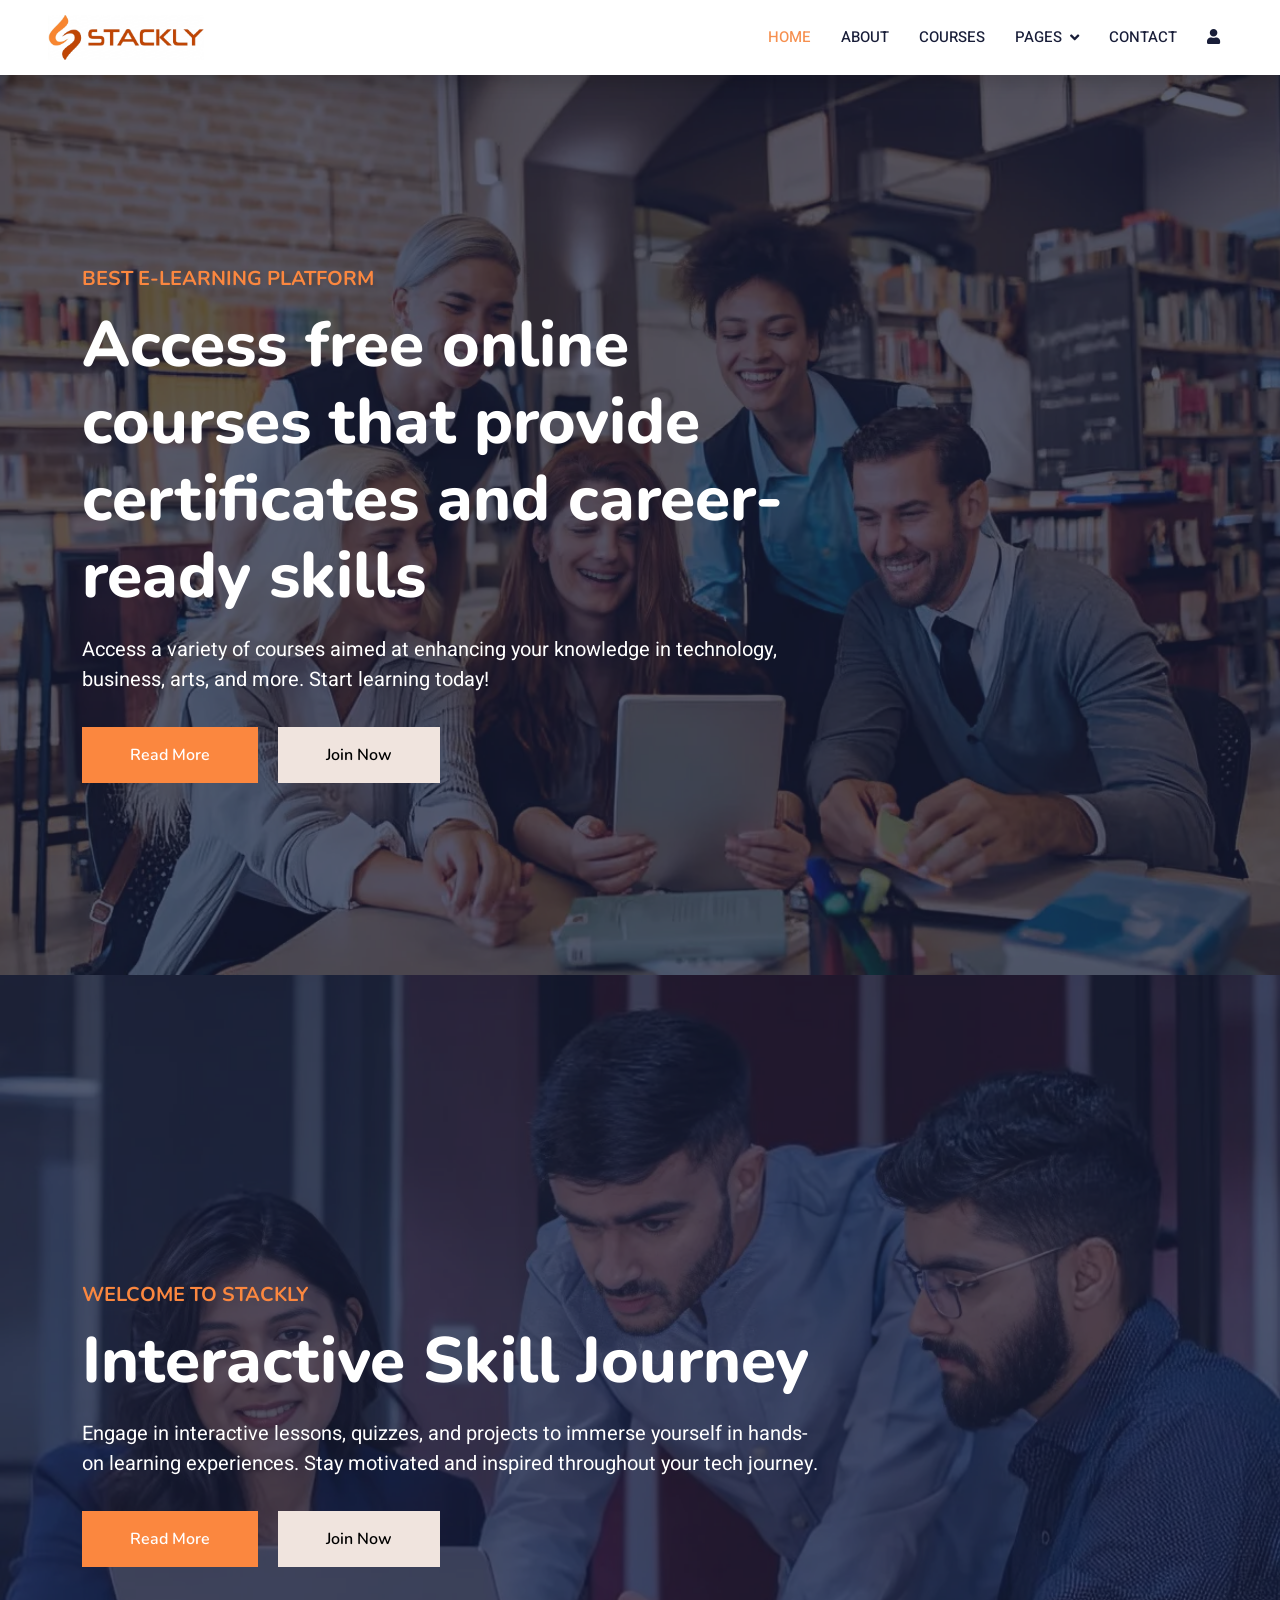
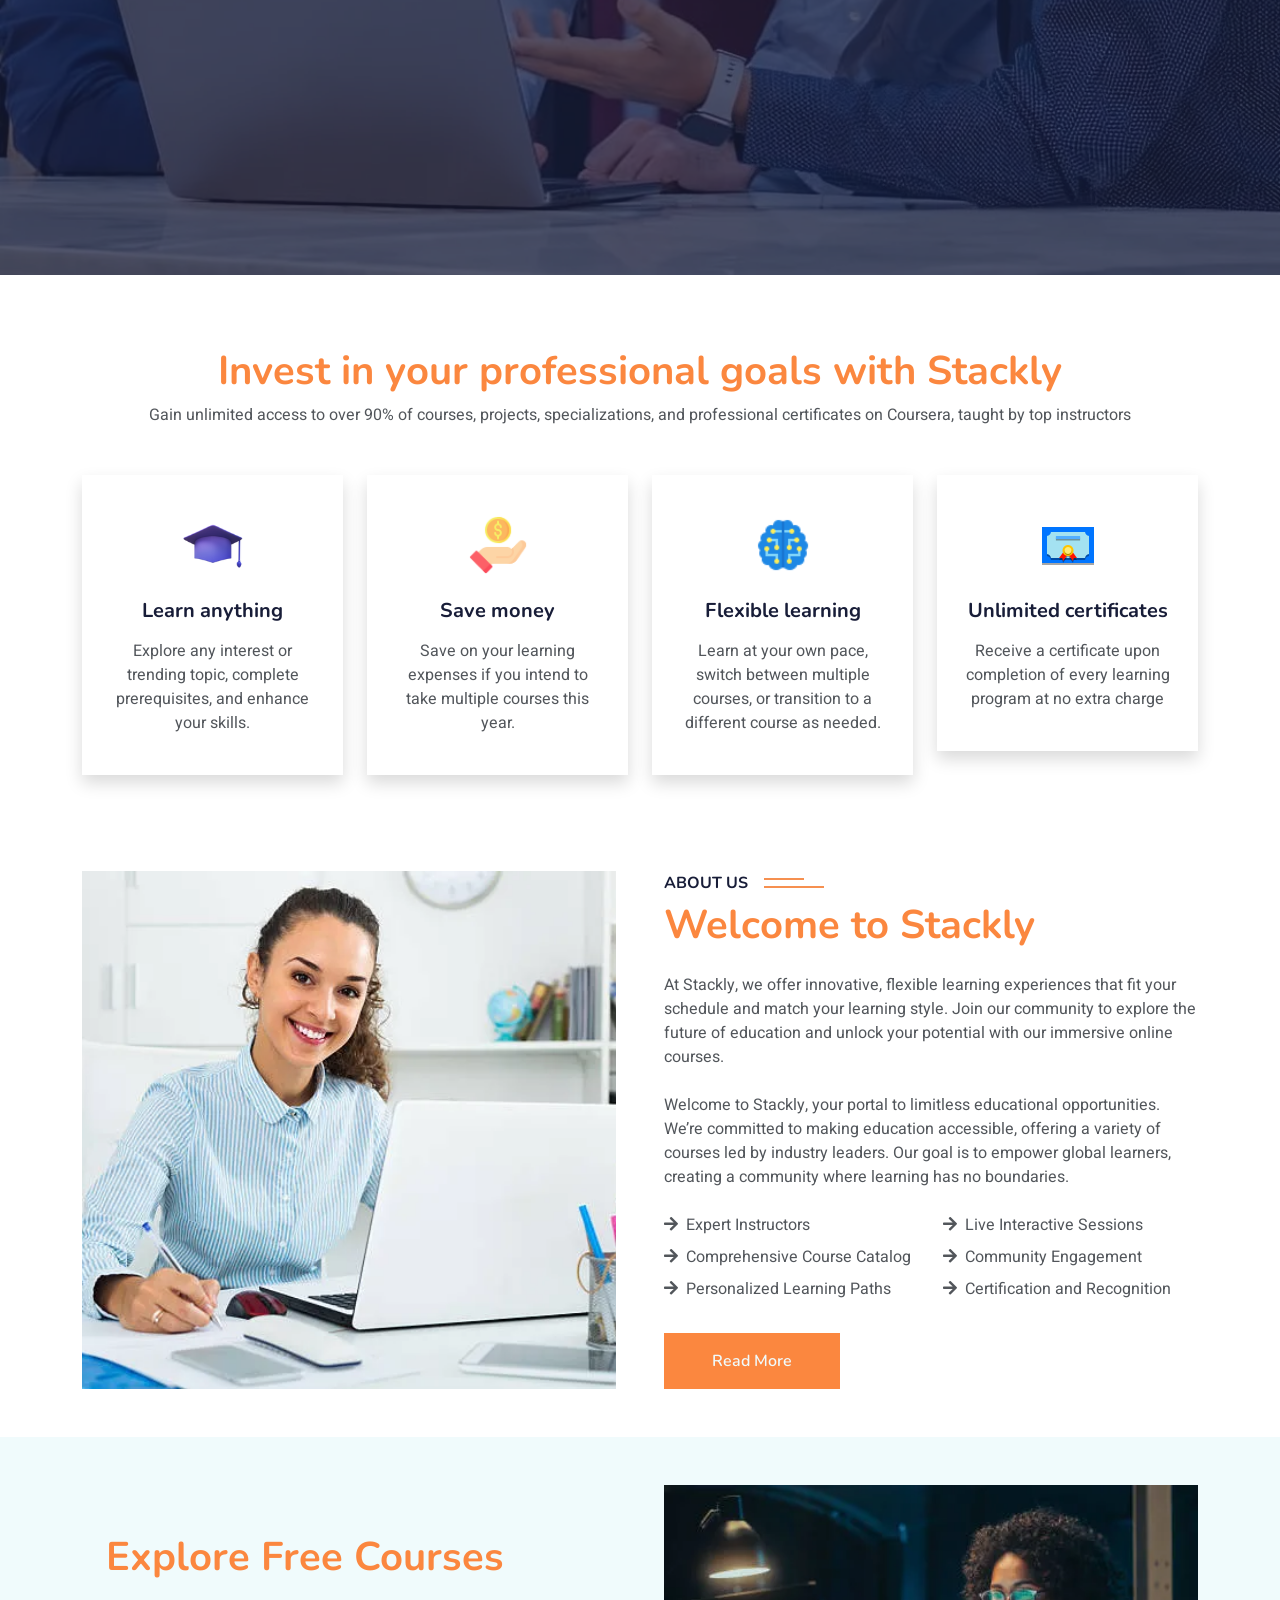
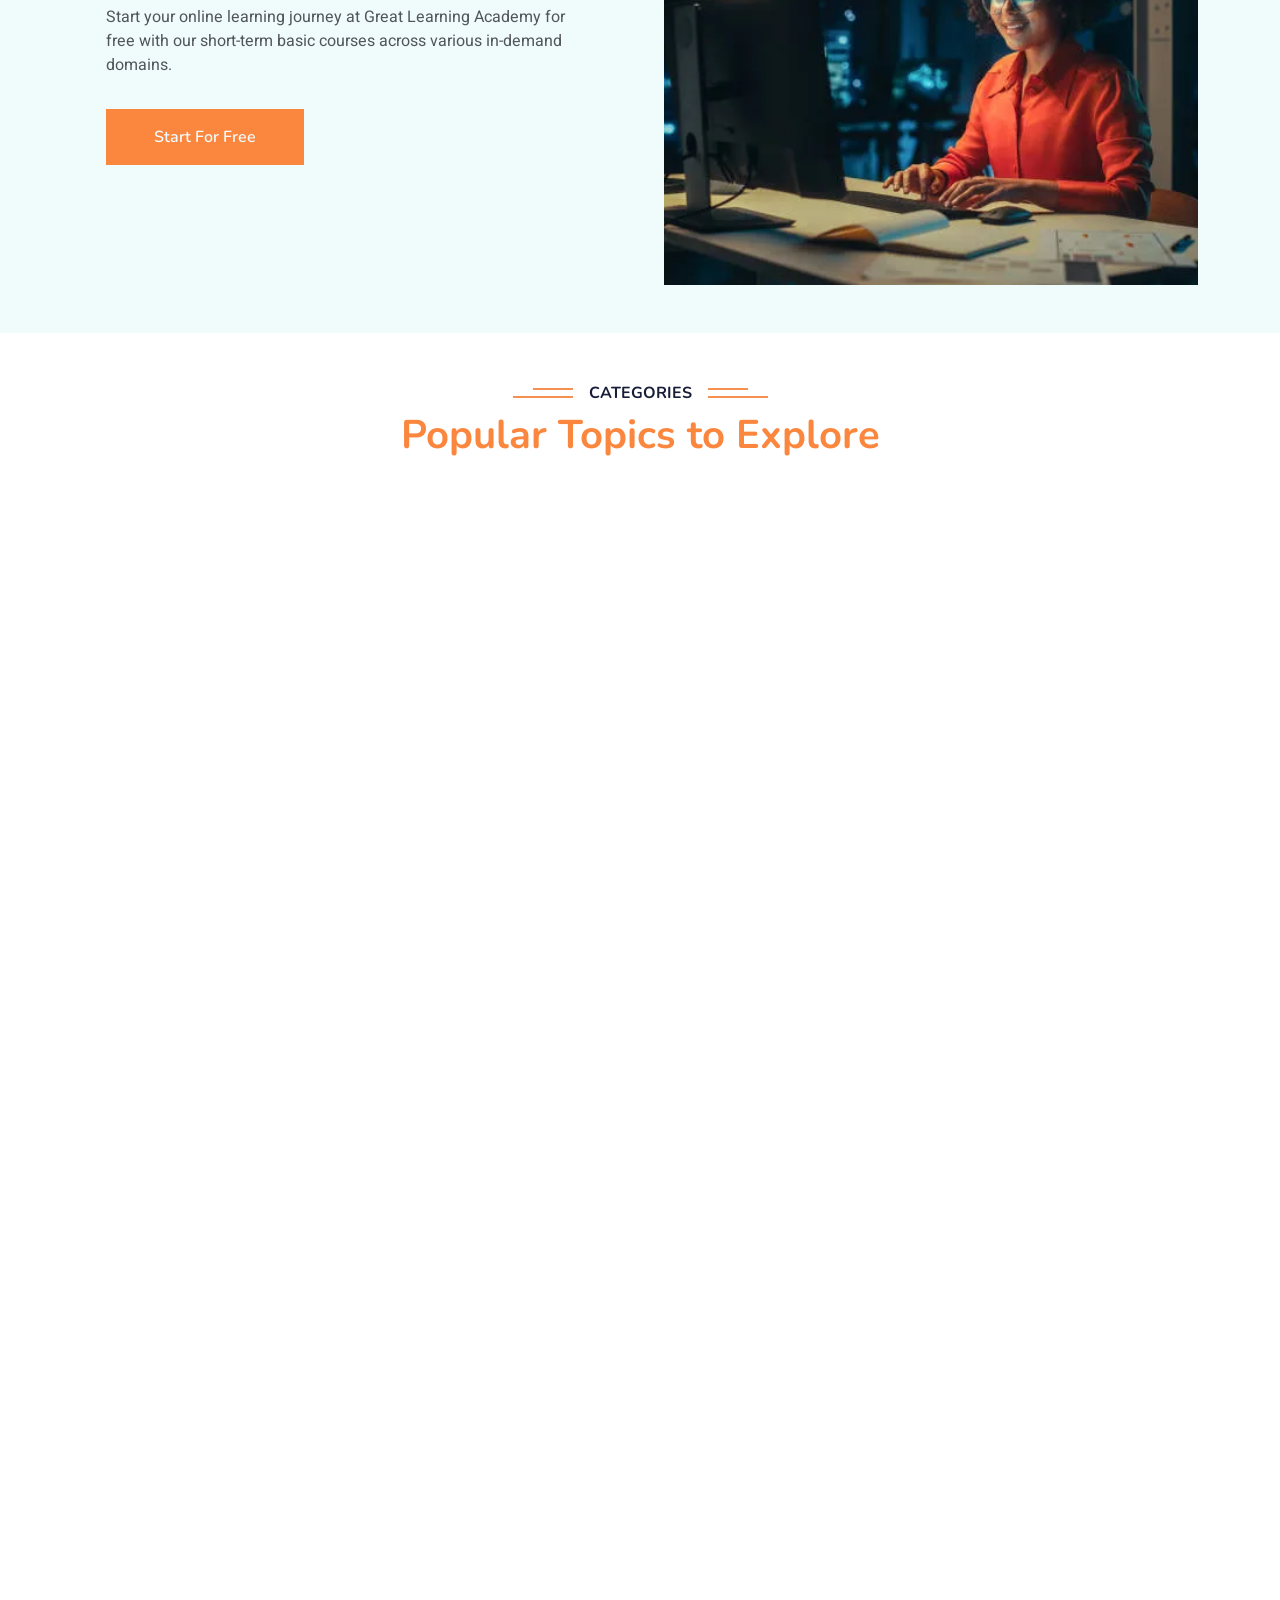
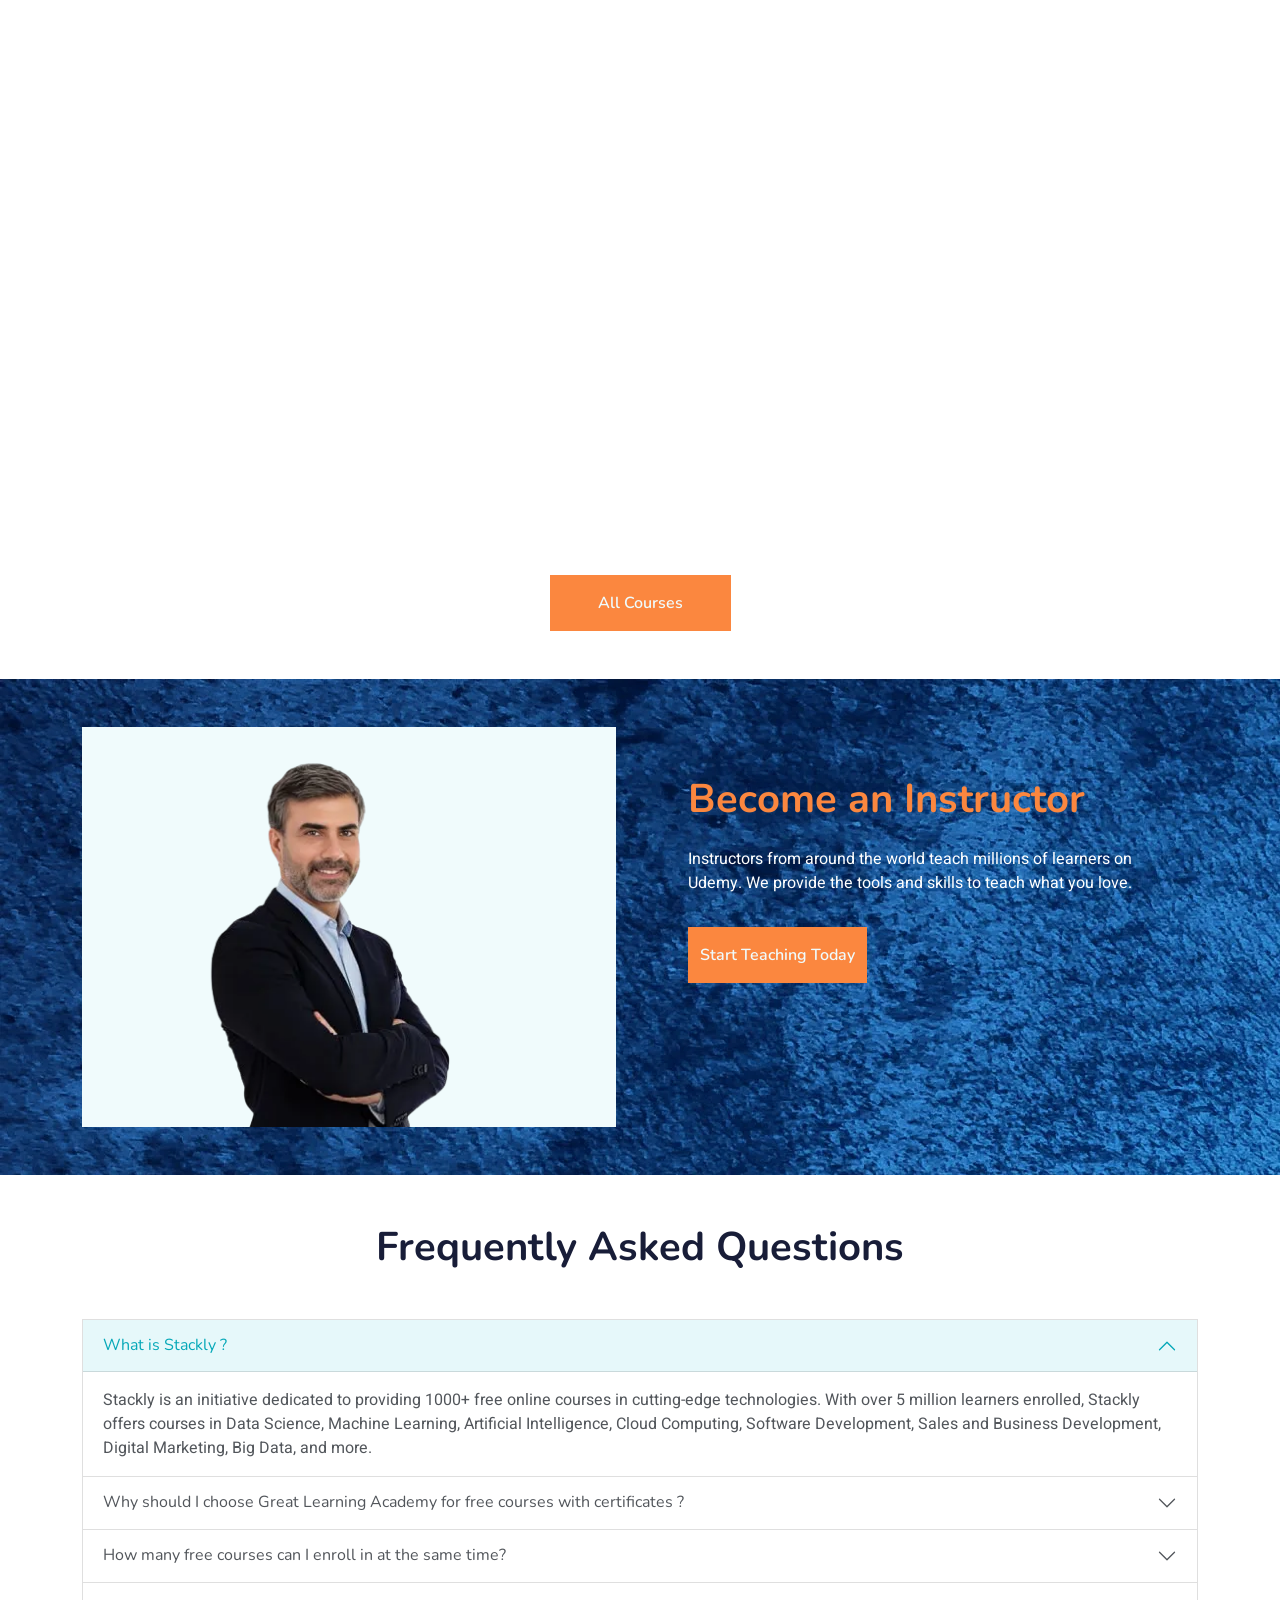
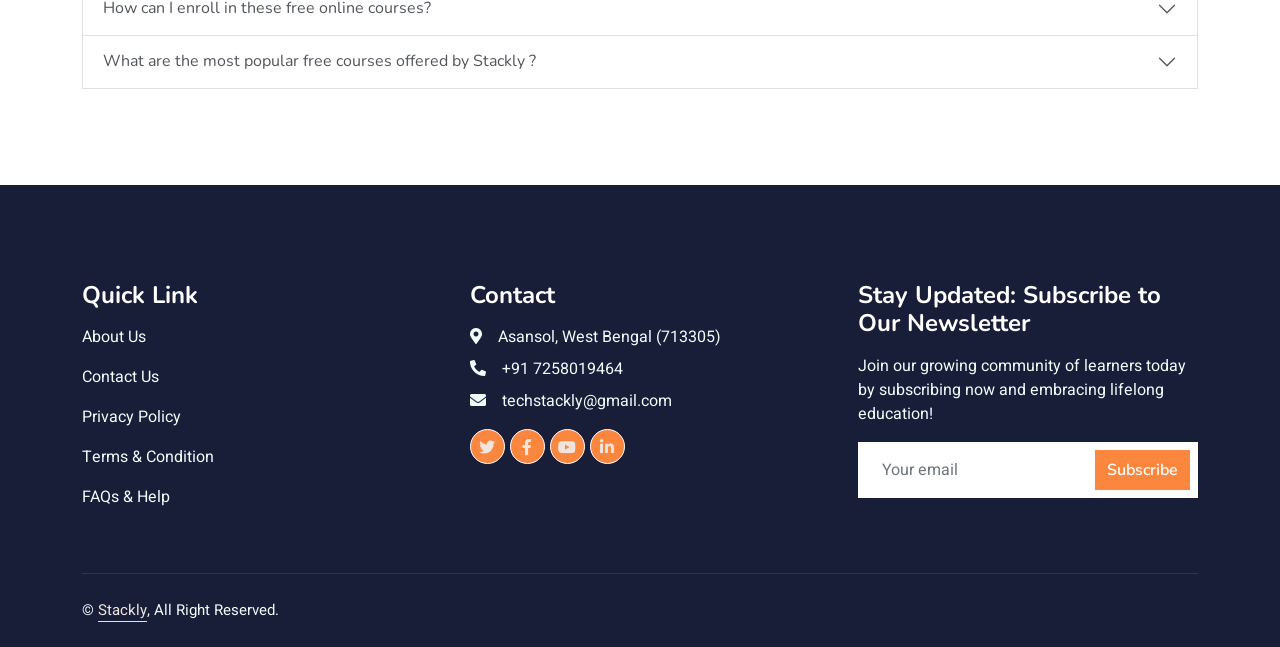
==== index.html @ 9ef8fbfd "ONLINE LEARNING PLATFORM" ====
<!DOCTYPE html>
<html lang="en">

<head>
    <meta charset="utf-8">
    <meta name="google-translate-customization" content="9f841e7780177523-3214ceb76f765f38-gc38c6fe6f9d06436-c">
    </meta>

    <title>Stackly: Online Courses</title>
    <meta content="width=device-width, initial-scale=1.0" name="viewport">
    <meta content="" name="keywords">
    <meta content="" name="description">

    <link href="img/icon.png" rel="icon">

    <link rel="preconnect" href="https://fonts.googleapis.com">
    <link rel="preconnect" href="https://fonts.gstatic.com" crossorigin>
    <link
        href="https://fonts.googleapis.com/css2?family=Heebo:wght@400;500;600&family=Nunito:wght@600;700;800&display=swap"
        rel="stylesheet">

    <link href="https://cdnjs.cloudflare.com/ajax/libs/font-awesome/5.10.0/css/all.min.css" rel="stylesheet">
    <link href="https://cdn.jsdelivr.net/npm/bootstrap-icons@1.4.1/font/bootstrap-icons.css" rel="stylesheet">

    <link href="lib/animate/animate.min.css" rel="stylesheet">
    <link href="lib/owlcarousel/assets/owl.carousel.min.css" rel="stylesheet">

    <link href="css/bootstrap.min.css" rel="stylesheet">

    <link href="css/style.css" rel="stylesheet">
   
</head>

<body>
    <div id="spinner"
        class="show bg-white position-fixed translate-middle w-100 vh-100 top-50 start-50 d-flex align-items-center justify-content-center">
        <div class="spinner-border text-primary" style="width: 3rem; height: 3rem;" role="status">
            <span class="sr-only">Loading...</span>
        </div>
    </div>
    <nav class="navbar navbar-expand-lg bg-white navbar-light shadow sticky-top p-0">
        <a href="index.html" class="navbar-brand d-flex align-items-center px-4 px-lg-5">
            <p class="m-0 fw-bold" style="font-size: 25px;">
                <img src="img/logo.png" alt="Stackly Logo" height="45px" class="me-2">
            </p>
        </a>
        <button type="button" class="navbar-toggler me-4" data-bs-toggle="collapse" data-bs-target="#navbarCollapse">
            <span class="navbar-toggler-icon"></span>
        </button>
        <div class="collapse navbar-collapse" id="navbarCollapse">
            <div class="navbar-nav ms-auto p-4 p-lg-0">
                <a href="index.html" class="nav-item nav-link active">Home</a>
                <a href="about.html" class="nav-item nav-link">About</a>
                <a href="courses.html" class="nav-item nav-link">Courses</a>
                <div class="nav-item dropdown">
                    <a href="#" class="nav-link dropdown-toggle" data-bs-toggle="dropdown">Pages</a>
                    <div class="dropdown-menu fade-down m-0">
                        <a href="testimonial.html" class="dropdown-item">Testimonial</a>

                    </div>
                </div>
                <a href="contact.html" class="nav-item nav-link">Contact</a>
                <a href="login.html" class="nav-item nav-link"><i class="fa fa-user"></i></a>
                <a href="#" class="nav-item nav-link">

                <div id="google_translate_element">
                </div>


                </a>
            </div>
        </div>
    </nav>
    <div class="container-fluid p-0 mb-4">
        <div class="owl-carousel header-carousel position-relative">
            <div class="owl-carousel-item position-relative">
                <img class="img-fluid" src="img/bg-1.webp" alt="">
                <div class="position-absolute top-0 start-0 w-100 h-100 d-flex align-items-center"
                    style="background: rgba(24, 29, 56, .7);">
                    <div class="container">
                        <div class="row justify-content-start">
                            <div class="col-sm-10 col-lg-8">
                                <h5 class=" text-uppercase mb-3 animated slideInDown" style="color: #fb873f;">Best
                                    E-learning platform</h5>
                                <h1 class="display-3 text-white animated slideInDown">Access free online courses that provide certificates and career-ready skills
                                </h1>
                                <p class=" text-white mb-4 pb-2">Access a variety of courses aimed at enhancing your knowledge in technology, business, arts, and more. Start learning today!</p>
                                <a href="about.html"
                                    class="btn btn-primary py-md-3 px-md-5 me-3 animated slideInLeft">Read More</a>
                                <a href="signup.html" class="btn btn-light py-md-3 px-md-5 animated slideInRight">Join
                                    Now</a>
                            </div>
                        </div>
                    </div>
                </div>
            </div>
            <div class="owl-carousel-item position-relative">
                <img class="img-fluid" src="img/bg-2.webp" alt="">
                <div class="position-absolute top-0 start-0 w-100 h-100 d-flex align-items-center"
                    style="background: rgba(24, 29, 56, .7);">
                    <div class="container">
                        <div class="row justify-content-start">
                            <div class="col-sm-10 col-lg-8">
                                <h5 class=" text-uppercase mb-3 animated slideInDown" style="color: #fb873f;">Welcome to
                                    Stackly</h5>
                                <h1 class="display-3 text-white animated slideInDown">Interactive Skill Journey
                                </h1>
                                <p class=" text-white mb-4 pb-2">Engage in interactive lessons, quizzes, and projects to immerse yourself in hands-on learning experiences. Stay motivated and inspired throughout your tech journey.</p>
                                <a href="about.html"
                                    class="btn btn-primary py-md-3 px-md-5 me-3 animated slideInLeft">Read More</a>
                                <a href="signup.html" class="btn btn-light py-md-3 px-md-5 animated slideInRight">Join
                                    Now</a>
                            </div>
                        </div>
                    </div>
                </div>
            </div>
        </div>
    </div>
    <div class="container-xxl py-5">
        <div class="container">
            <div class="row g-2 text-center">
                <div class="col-12 wow fadeInUp" data-wow-delay="0.3s">
                    <h1 style="color: #fb873f;">Invest in your professional goals with Stackly</h1>
                    <p class="mb-5">Gain unlimited access to over 90% of courses, projects, specializations, and professional certificates on Coursera, taught by top instructors</p>
                </div>
            </div>
            <div class="row g-4">
                <div class="col-lg-3 col-sm-6 wow fadeInUp" data-wow-delay="0.1s">
                    <div class="service-item text-center pt-3 shadow">
                        <div class="p-4">
                            <img src="img/icon1.png" alt="" width="60px" class="mb-4">
                            <h5 class="mb-3">Learn anything</h5>
                            <p>Explore any interest or trending topic, complete prerequisites, and enhance your skills.</p>
                        </div>
                    </div>
                </div>
                <div class="col-lg-3 col-sm-6 wow fadeInUp" data-wow-delay="0.3s">
                    <div class="service-item text-center pt-3 shadow">
                        <div class="p-4">
                            <img src="img/icon2.png" alt="" width="60px" class="mb-4">
                            <h5 class="mb-3">Save money</h5>
                            <p>Save on your learning expenses if you intend to take multiple courses this year.</p>
                        </div>
                    </div>
                </div>
                <div class="col-lg-3 col-sm-6 wow fadeInUp" data-wow-delay="0.5s">
                    <div class="service-item text-center pt-3 shadow">
                        <div class="p-4">
                            <img src="img/icon3.png" alt="" width="60px" class="mb-4">
                            <h5 class="mb-3">Flexible learning</h5>
                            <p>Learn at your own pace, switch between multiple courses, or transition to a different course as needed.
                            </p>
                        </div>
                    </div>
                </div>
                <div class="col-lg-3 col-sm-6 wow fadeInUp" data-wow-delay="0.7s">
                    <div class="service-item text-center pt-3 shadow">
                        <div class="p-4">
                            <img src="img/icon4.png" alt="" width="60px" class="mb-4">
                            <h5 class="mb-3">Unlimited certificates</h5>
                            <p>Receive a certificate upon completion of every learning program at no extra charge</p>
                        </div>
                    </div>
                </div>
            </div>
        </div>
    </div>
    <div class="container-xxl py-5">
        <div class="container">
            <div class="row g-5">
                <div class="col-lg-6 wow fadeInUp" data-wow-delay="0.1s" style="min-height: 400px;">
                    <div class="position-relative h-100">
                        <img class="img-fluid position-absolute w-100 h-100" src="img/about.webp" alt=""
                            style="object-fit: cover;">
                    </div>
                </div>
                <div class="col-lg-6 wow fadeInUp" data-wow-delay="0.3s">
                    <h6 class="section-title bg-white text-start pe-3">About Us</h6>
                    <h1 class="mb-4" style="color: #fb873f;">Welcome to Stackly</h1>
                    <p class="mb-4">At Stackly, we offer innovative, flexible learning experiences that fit your schedule and match your learning style. Join our community to explore the future of education and unlock your potential with our immersive online courses.</p>

                    <p class="mb-4">Welcome to Stackly, your portal to limitless educational opportunities. We’re committed to making education accessible, offering a variety of courses led by industry leaders. Our goal is to empower global learners, creating a community where learning has no boundaries.</p>

                    <div class="row gy-2 gx-4 mb-4">
                        <div class="col-sm-6">
                            <p class="mb-0"><i class="fa fa-arrow-right  me-2"></i>Expert Instructors</p>
                        </div>
                        <div class="col-sm-6">
                            <p class="mb-0"><i class="fa fa-arrow-right me-2"></i>Live Interactive Sessions</p>
                        </div>
                        <div class="col-sm-6">
                            <p class="mb-0"><i class="fa fa-arrow-right me-2"></i>Comprehensive Course Catalog</p>
                        </div>
                        <div class="col-sm-6">
                            <p class="mb-0"><i class="fa fa-arrow-right me-2"></i>Community Engagement</p>
                        </div>
                        <div class="col-sm-6">
                            <p class="mb-0"><i class="fa fa-arrow-right me-2"></i>Personalized Learning Paths</p>
                        </div>
                        <div class="col-sm-6">
                            <p class="mb-0"><i class="fa fa-arrow-right me-2"></i>Certification and Recognition</p>
                        </div>
                    </div>
                    <a class="btn text-light py-3 px-5 mt-2" href="about.html">Read More</a>
                </div>
            </div>
        </div>
    </div>
    <div class="container-xxl py-5 pt-5 bg-light">
        <div class="container">
            <div class="row g-5 ">
                <div class="col-lg-6 p-5 wow fadeInUp" data-wow-delay="0.3s">

                    <h1 class="mb-4" style="color: #fb873f;">Explore Free Courses</h1>
                    <p class="mb-4">Start your online learning journey at Great Learning Academy for free with our
                        short-term basic courses across various in-demand domains.</p>

                    <a class="btn text-light py-3 px-5 mt-2" href="signup.html">Start For Free</a>
                </div>
                <div class="col-lg-6 wow fadeInUp" data-wow-delay="0.1s" style="min-height: 400px;">
                    <div class="position-relative h-100">
                        <img class="img-fluid position-absolute w-100 h-100" src="img/banner-1.webp" alt=""
                            style="object-fit: cover;">
                    </div>
                </div>
            </div>
        </div>
    </div>
    <div class="container-xxl py-5 category">
        <div class="container">
            <div class="text-center wow fadeInUp" data-wow-delay="0.1s">
                <h6 class="section-title bg-white text-center px-3">Categories</h6>
                <h1 class="mb-5" style="color: #fb873f;">Popular Topics to Explore</h1>
            </div>
            <div class="row g-2 m-2">
                <div class="col-lg-3 col-md-6  text-center">
                    <div class="content shadow p-3 mb-2 wow fadeInUp" data-wow-delay="0.3s">

                        <img src="img/cat1.png" class="img-fluid" alt="categories"></i>

                        <h5 class="my-2">
                            <a href="#" class="text-center">Microsoft Excel</a>
                        </h5>
                    </div>
                </div>
                <div class="col-lg-3 col-md-6  text-center">
                    <div class="content shadow p-3 mb-2 wow fadeInUp" data-wow-delay="0.3s">

                        <img src="img/cat2.png" class="img-fluid" alt="categories"></i>

                        <h5 class="my-2">
                            <a href="#" class="text-center"> AWS</a>
                        </h5>
                    </div>
                </div>
                <div class="col-lg-3 col-md-6  text-center">
                    <div class="content shadow p-3 mb-2 wow fadeInUp" data-wow-delay="0.3s">

                        <img src="img/cat3.png" class="img-fluid" alt="categories"></i>

                        <h5 class="my-2">
                            <a href="#" class="text-center">Python</a>
                        </h5>
                    </div>
                </div>
                <div class="col-lg-3 col-md-6  text-center">
                    <div class="content shadow p-3 mb-2 wow fadeInUp" data-wow-delay="0.3s">

                        <img src="img/cat4.png" class="img-fluid" alt="categories"></i>

                        <h5 class="my-2">
                            <a href="#" class="text-center">Java</a>
                        </h5>
                    </div>
                </div>
                <div class="col-lg-3 col-md-6  text-center">
                    <div class="content shadow p-3 mb-2 wow fadeInUp" data-wow-delay="0.3s">

                        <img src="img/cat5.png" class="img-fluid" alt="categories"></i>

                        <h5 class="my-2">
                            <a href="#" class="text-center">Web Design</a>
                        </h5>
                    </div>
                </div>
                <div class="col-lg-3 col-md-6  text-center">
                    <div class="content shadow p-3 mb-2 wow fadeInUp" data-wow-delay="0.3s">

                        <img src="img/cat6.png" class="img-fluid" alt="categories"></i>

                        <h5 class="my-2">
                            <a href="#" class="text-center">Web Development</a>
                        </h5>
                    </div>
                </div>
                <div class="col-lg-3 col-md-6  text-center">
                    <div class="content shadow p-3 mb-2 wow fadeInUp" data-wow-delay="0.3s">

                        <img src="img/cat7.png" class="img-fluid" alt="categories"></i>

                        <h5 class="my-2">
                            <a href="#" class="text-center">MySQL</a>
                        </h5>
                    </div>
                </div>
                <div class="col-lg-3 col-md-6  text-center">
                    <div class="content shadow p-3 mb-2 wow fadeInUp" data-wow-delay="0.3s">

                        <img src="img/cat8.png" class="img-fluid" alt="categories"></i>

                        <h5 class="my-2">
                            <a href="#" class="text-center">UI/UX Design</a>
                        </h5>
                    </div>
                </div>
            </div>
        </div>
    </div>
    <div class="container-xxl py-5">
        <div class="container">
            <div class="text-center wow fadeInUp" data-wow-delay="0.1s">
                <h6 class="section-title bg-white text-center px-3">Popular Courses</h6>
                <h1 class="mb-5" style="color: #fb873f;">Explore new and trending free online courses</h1>
            </div>
            <div class="row g-4 py-2">
                <div class="col-lg-3 col-md-6 wow fadeInUp" data-wow-delay="0.1s">
                    <div class="course-item shadow">
                        <div class="position-relative overflow-hidden text-light image">
                            <img class="img-fluid" src="img/course-1.jpg" alt="">
                            <div style="position:absolute;top: 15px;left: 16px; font-size:12px; border-radius:3px; background-color:#fb873f;"
                                class="px-2 py-1 fw-bold text-uppercase">FREE</div>

                        </div>
                        <div class="p-2 pb-0">

                            <h5 class="mb-1"><a href="single.html" class="text-dark">HTML Course for Beginners </a></h5>
                        </div>
                        <div class="d-flex">
                            <small class="flex-fill text-center py-1 px-2"><i class="fa fa-star text-warning me-2"></i>
                                4.55</small>
                            <small class="flex-fill text-center py-1 px-2"><i class="fa fa-user-graduate me-2"></i>5.8L+
                                Learners
                            </small>
                            <small class="flex-fill text-center py-1 px-2"><i
                                    class="fa fa-user me-2"></i>Beginner</small>
                        </div>
                        <div class="d-flex">
                            <small class="flex-fill text-left p-2 px-2"><i class="fa fa-clock me-2"></i>2.0
                                Hrs</small>
                            <small class="py-1 px-2 fw-bold fs-6 text-center">₹ 0</small>
                            <small class=" text-primary py-1 px-2 fw-bold fs-6" style="float:right;"><a href="#">Enroll
                                    Now </a><i class="fa fa-chevron-right me-2 fs-10"></i></small>
                        </div>
                    </div>
                </div>
                <div class="col-lg-3 col-md-6 wow fadeInUp" data-wow-delay="0.1s">
                    <div class="course-item shadow">
                        <div class="position-relative overflow-hidden text-light image">
                            <img class="img-fluid" src="img/course-2.jpg" alt="">
                            <div style="position:absolute;top: 15px;left: 16px; font-size:12px; border-radius:3px; background-color:#0ed44c;"
                                class="px-2 py-1 fw-bold text-uppercase">PAID</div>

                        </div>
                        <div class="p-2 pb-0">

                            <h5 class="mb-1">Front End Development-CSS
                            </h5>
                        </div>
                        <div class="d-flex">
                            <small class="flex-fill text-center py-1 px-2"><i class="fa fa-star text-warning me-2"></i>
                                4.55</small>
                            <small class="flex-fill text-center py-1 px-2"><i class="fa fa-user-graduate me-2"></i>5.2L+
                                Learners
                            </small>
                            <small class="flex-fill text-center py-1 px-2"><i
                                    class="fa fa-user me-2"></i>Beginner</small>
                        </div>
                        <div class="d-flex">
                            <small class="flex-fill text-left p-2 px-2"><i class="fa fa-clock me-2"></i>4.0
                                Hrs</small>
                            <small class="py-1 px-2 fw-bold fs-6 text-center">₹ 199</small>
                            <small class=" text-primary py-1 px-2 fw-bold fs-6" style="float:right;"><a href="#">Enroll
                                    Now </a><i class="fa fa-chevron-right me-2 fs-10"></i></small>
                        </div>
                    </div>
                </div>
                <div class="col-lg-3 col-md-6 wow fadeInUp" data-wow-delay="0.1s">
                    <div class="course-item shadow">
                        <div class="position-relative overflow-hidden text-light image">
                            <img class="img-fluid" src="img/course-3.jpg" alt="">
                            <div style="position:absolute;top: 15px;left: 16px; font-size:12px; border-radius:3px; background-color:#fb873f;"
                                class="px-2 py-1 fw-bold text-uppercase">FREE</div>

                        </div>
                        <div class="p-2 pb-0">

                            <h5 class="mb-1">Introduction to JavaScript
                            </h5>
                        </div>
                        <div class="d-flex">
                            <small class="flex-fill text-center py-1 px-2"><i class="fa fa-star text-warning me-2"></i>
                                4.46</small>
                            <small class="flex-fill text-center py-1 px-2"><i class="fa fa-user-graduate me-2"></i>76L+
                                Learners
                            </small>
                            <small class="flex-fill text-center py-1 px-2"><i
                                    class="fa fa-user me-2"></i>Beginner</small>
                        </div>
                        <div class="d-flex">
                            <small class="flex-fill text-left p-2 px-2"><i class="fa fa-clock me-2"></i>2.5
                                Hrs</small>
                            <small class="py-1 px-2 fw-bold fs-6 text-center">₹ 0</small>
                            <small class=" text-primary py-1 px-2 fw-bold fs-6" style="float:right;"><a href="#">Enroll
                                    Now </a><i class="fa fa-chevron-right me-2 fs-10"></i></small>
                        </div>
                    </div>
                </div>
                <div class="col-lg-3 col-md-6 wow fadeInUp" data-wow-delay="0.1s">
                    <div class="course-item shadow">
                        <div class="position-relative overflow-hidden text-light image">
                            <img class="img-fluid" src="img/course-4.jpg" alt="">
                            <div style="position:absolute;top: 15px;left: 16px; font-size:12px; border-radius:3px; background-color:#0ed44c;"
                                class="px-2 py-1 fw-bold text-uppercase">PAID</div>

                        </div>
                        <div class="p-2 pb-0">

                            <h5 class="mb-1">Python Programming
                            </h5>
                        </div>
                        <div class="d-flex">
                            <small class="flex-fill text-center py-1 px-2"><i class="fa fa-star text-warning me-2"></i>
                                3.54</small>
                            <small class="flex-fill text-center py-1 px-2"><i class="fa fa-user-graduate me-2"></i>3.3L+
                                Learners
                            </small>
                            <small class="flex-fill text-center py-1 px-2"><i
                                    class="fa fa-user me-2"></i>Beginner</small>
                        </div>
                        <div class="d-flex">
                            <small class="flex-fill text-left p-2 px-2"><i class="fa fa-clock me-2"></i>3.0
                                Hrs</small>
                            <small class="py-1 px-2 fw-bold fs-6 text-center">₹ 299</small>
                            <small class=" text-primary py-1 px-2 fw-bold fs-6" style="float:right;"><a href="#">Enroll
                                    Now </a><i class="fa fa-chevron-right me-2 fs-10"></i></small>
                        </div>
                    </div>
                </div>
                <div class="col-lg-3 col-md-6 wow fadeInUp" data-wow-delay="0.1s">
                    <div class="course-item shadow">
                        <div class="position-relative overflow-hidden text-light image">
                            <img class="img-fluid" src="img/course-5.jpg" alt="">
                            <div style="position:absolute;top: 15px;left: 16px; font-size:12px; border-radius:3px; background-color:#fb873f;"
                                class="px-2 py-1 fw-bold text-uppercase">FREE</div>

                        </div>
                        <div class="p-2 pb-0">

                            <h5 class="mb-1">SQL for Data Science
                            </h5>
                        </div>
                        <div class="d-flex">
                            <small class="flex-fill text-center py-1 px-1"><i class="fa fa-star text-warning me-2"></i>
                                4.54</small>
                            <small class="flex-fill text-center py-1 px-1"><i class="fa fa-user-graduate me-2"></i>1.3L+
                                Learners
                            </small>
                            <small class="flex-fill text-center py-1 px-1"><i
                                    class="fa fa-user me-2"></i>Intermediate</small>
                        </div>
                        <div class="d-flex">
                            <small class="flex-fill text-left p-2 px-2"><i class="fa fa-clock me-2"></i>5.0
                                Hrs</small>
                            <small class="py-1 px-2 fw-bold fs-6 text-center">₹ 0</small>
                            <small class=" text-primary py-1 px-2 fw-bold fs-6" style="float:right;"><a href="#">Enroll
                                    Now </a><i class="fa fa-chevron-right me-2 fs-10"></i></small>
                        </div>
                    </div>
                </div>
                <div class="col-lg-3 col-md-6 wow fadeInUp" data-wow-delay="0.1s">
                    <div class="course-item shadow">
                        <div class="position-relative overflow-hidden text-light image">
                            <img class="img-fluid" src="img/course-6.jpg" alt="">
                            <div style="position:absolute;top: 15px;left: 16px; font-size:12px; border-radius:3px; background-color:#fb873f;"
                                class="px-2 py-1 fw-bold text-uppercase">FREE</div>

                        </div>
                        <div class="p-2 pb-0">

                            <h5 class="mb-1">ChatGPT for Beginners
                            </h5>
                        </div>
                        <div class="d-flex">
                            <small class="flex-fill text-center py-1 px-2"><i class="fa fa-star text-warning me-2"></i>
                                3.55</small>
                            <small class="flex-fill text-center py-1 px-2"><i class="fa fa-user-graduate me-2"></i>3.5L+
                                Learners
                            </small>
                            <small class="flex-fill text-center py-1 px-2"><i
                                    class="fa fa-user me-2"></i>Beginner</small>
                        </div>
                        <div class="d-flex">
                            <small class="flex-fill text-left p-2 px-2"><i class="fa fa-clock me-2"></i>4.5
                                Hrs</small>
                            <small class="py-1 px-2 fw-bold fs-6 text-center">₹ 0</small>
                            <small class=" text-primary py-1 px-2 fw-bold fs-6" style="float:right;"><a href="#">Enroll
                                    Now </a><i class="fa fa-chevron-right me-2 fs-10"></i></small>
                        </div>
                    </div>
                </div>
                <div class="col-lg-3 col-md-6 wow fadeInUp" data-wow-delay="0.1s">
                    <div class="course-item shadow">
                        <div class="position-relative overflow-hidden text-light image">
                            <img class="img-fluid" src="img/course-7.jpg" alt="">
                            <div style="position:absolute;top: 15px;left: 16px; font-size:12px; border-radius:3px; background-color:#fb873f;"
                                class="px-2 py-1 fw-bold text-uppercase">FREE</div>

                        </div>
                        <div class="p-2 pb-0">

                            <h5 class="mb-1">AWS for Beginners
                            </h5>
                        </div>
                        <div class="d-flex">
                            <small class="flex-fill text-center py-1 px-2"><i class="fa fa-star text-warning me-2"></i>
                                4.53</small>
                            <small class="flex-fill text-center py-1 px-2"><i class="fa fa-user-graduate me-2"></i>1L+
                                Learners
                            </small>
                            <small class="flex-fill text-center py-1 px-2"><i
                                    class="fa fa-user me-2"></i>Beginner</small>
                        </div>
                        <div class="d-flex">
                            <small class="flex-fill text-left p-2 px-2"><i class="fa fa-clock me-2"></i>3.0
                                Hrs</small>
                            <small class="py-1 px-2 fw-bold fs-6 text-center">₹ 0</small>
                            <small class=" text-primary py-1 px-2 fw-bold fs-6" style="float:right;"><a href="#">Enroll
                                    Now </a><i class="fa fa-chevron-right me-2 fs-10"></i></small>
                        </div>
                    </div>
                </div>
                <div class="col-lg-3 col-md-6 wow fadeInUp" data-wow-delay="0.1s">
                    <div class="course-item shadow">
                        <div class="position-relative overflow-hidden text-light image">
                            <img class="img-fluid" src="img/course-8.jpg" alt="">
                            <div style="position:absolute;top: 15px;left: 16px; font-size:12px; border-radius:3px; background-color:#0ed44c;"
                                class="px-2 py-1 fw-bold text-uppercase">PAID</div>

                        </div>
                        <div class="p-2 pb-0">

                            <h5 class="mb-1">Microsoft Azure Essentials
                            </h5>
                        </div>
                        <div class="d-flex">
                            <small class="flex-fill text-center py-1 px-1"><i class="fa fa-star text-warning me-2"></i>
                                4.64</small>
                            <small class="flex-fill text-center py-1 px-1"><i class="fa fa-user-graduate me-2"></i>4.4L+
                                Learners
                            </small>
                            <small class="flex-fill text-center py-1 px-1"><i
                                    class="fa fa-user me-2"></i>Intermediate</small>
                        </div>
                        <div class="d-flex">
                            <small class="flex-fill text-left p-2 px-2"><i class="fa fa-clock me-2"></i>3.5
                                Hrs</small>
                            <small class="py-1 px-2 fw-bold fs-6 text-center">₹ 149</small>
                            <small class=" text-primary py-1 px-2 fw-bold fs-6" style="float:right;"><a href="#">Enroll
                                    Now </a><i class="fa fa-chevron-right me-2 fs-10"></i></small>
                        </div>
                    </div>
                </div>
                <div class="col-lg-3 col-md-6 wow fadeInUp" data-wow-delay="0.1s">
                    <div class="course-item shadow">
                        <div class="position-relative overflow-hidden text-light image">
                            <img class="img-fluid" src="img/course-9.jpg" alt="">
                            <div style="position:absolute;top: 15px;left: 16px; font-size:12px; border-radius:3px; background-color:#fb873f;"
                                class="px-2 py-1 fw-bold text-uppercase">FREE</div>

                        </div>
                        <div class="p-2 pb-0">

                            <h5 class="mb-1">Introduction to MS Excel</h5>
                        </div>
                        <div class="d-flex">
                            <small class="flex-fill text-center py-1 px-2"><i class="fa fa-star text-warning me-2"></i>
                                4.6</small>
                            <small class="flex-fill text-center py-1 px-2"><i class="fa fa-user-graduate me-2"></i>4.2L+
                                Learners
                            </small>
                            <small class="flex-fill text-center py-1 px-2"><i
                                    class="fa fa-user me-2"></i>Beginner</small>
                        </div>
                        <div class="d-flex">
                            <small class="flex-fill text-left p-2 px-2"><i class="fa fa-clock me-2"></i>3.5
                                Hrs</small>
                            <small class="py-1 px-2 fw-bold fs-6 text-center">₹ 0</small>
                            <small class=" text-primary py-1 px-2 fw-bold fs-6" style="float:right;"><a href="#">Enroll
                                    Now </a><i class="fa fa-chevron-right me-2 fs-10"></i></small>
                        </div>
                    </div>
                </div>
                <div class="col-lg-3 col-md-6 wow fadeInUp" data-wow-delay="0.1s">
                    <div class="course-item shadow">
                        <div class="position-relative overflow-hidden text-light image">
                            <img class="img-fluid" src="img/course-10.jpg" alt="">
                            <div style="position:absolute;top: 15px;left: 16px; font-size:12px; border-radius:3px; background-color:#0ed44c;"
                                class="px-2 py-1 fw-bold text-uppercase">PAID</div>

                        </div>
                        <div class="p-2 pb-0">

                            <h5 class="mb-1">Statistics For Data Science
                            
                                
                            </h5>
                        </div>
                        <div class="d-flex">
                            <small class="flex-fill text-center py-1 px-1"><i class="fa fa-star text-warning me-2"></i>
                                4.55</small>
                            <small class="flex-fill text-center py-1 px-1"><i class="fa fa-user-graduate me-2"></i>5.3L+
                                Learners
                            </small>
                            <small class="flex-fill text-center py-1 px-1"><i
                                    class="fa fa-user me-2"></i>Intermediate</small>
                        </div>
                        <div class="d-flex">
                            <small class="flex-fill text-left p-2 px-2"><i class="fa fa-clock me-2"></i>2.5
                                Hrs</small>
                            <small class="py-1 px-2 fw-bold fs-6 text-center">₹ 299</small>
                            <small class=" text-primary py-1 px-2 fw-bold fs-6" style="float:right;"><a href="#">Enroll
                                    Now </a><i class="fa fa-chevron-right me-2 fs-10"></i></small>
                        </div>
                    </div>
                </div>
                <div class="col-lg-3 col-md-6 wow fadeInUp" data-wow-delay="0.1s">
                    <div class="course-item shadow">
                        <div class="position-relative overflow-hidden text-light image">
                            <img class="img-fluid" src="img/course-11.jpg" alt="">
                            <div style="position:absolute;top: 15px;left: 16px; font-size:12px; border-radius:3px; background-color:#fb873f;"
                                class="px-2 py-1 fw-bold text-uppercase">FREE</div>

                        </div>
                        <div class="p-2 pb-0">

                            <h5 class="mb-1">Java Programming
                            </h5>
                        </div>
                        <div class="d-flex">
                            <small class="flex-fill text-center py-1 px-2"><i class="fa fa-star text-warning me-2"></i>
                                4.45</small>
                            <small class="flex-fill text-center py-1 px-2"><i class="fa fa-user-graduate me-2"></i>5L+
                                Learners
                            </small>
                            <small class="flex-fill text-center py-1 px-2"><i
                                    class="fa fa-user me-2"></i>Beginner</small>
                        </div>
                        <div class="d-flex">
                            <small class="flex-fill text-left p-2 px-2"><i class="fa fa-clock me-2"></i>2.0
                                Hrs</small>
                            <small class="py-1 px-2 fw-bold fs-6 text-center">₹ 0</small>
                            <small class=" text-primary py-1 px-2 fw-bold fs-6" style="float:right;"><a href="#">Enroll
                                    Now </a><i class="fa fa-chevron-right me-2 fs-10"></i></small>
                        </div>
                    </div>
                </div>
                <div class="col-lg-3 col-md-6 wow fadeInUp" data-wow-delay="0.1s">
                    <div class="course-item shadow">
                        <div class="position-relative overflow-hidden text-light image">
                            <img class="img-fluid" src="img/course-12.png" alt="">
                            <div style="position:absolute;top: 15px;left: 16px; font-size:12px; border-radius:3px; background-color:#fb873f;"
                                class="px-2 py-1 fw-bold text-uppercase">FREE</div>

                        </div>
                        <div class="p-2 pb-0">

                            <h5 class="mb-1">C for Beginners
                            </h5>
                        </div>
                        <div class="d-flex">
                            <small class="flex-fill text-center py-1 px-2"><i class="fa fa-star text-warning me-2"></i>
                                4.5</small>
                            <small class="flex-fill text-center py-1 px-2"><i class="fa fa-user-graduate me-2"></i>1.1L+
                                Learners
                            </small>
                            <small class="flex-fill text-center py-1 px-2"><i
                                    class="fa fa-user me-2"></i>Beginner</small>
                        </div>
                        <div class="d-flex">
                            <small class="flex-fill text-left p-2 px-2"><i class="fa fa-clock me-2"></i>1.5
                                Hrs</small>
                            <small class="py-1 px-2 fw-bold fs-6 text-center">₹ 0</small>
                            <small class=" text-primary py-1 px-2 fw-bold fs-6" style="float:right;"><a href="#">Enroll
                                    Now </a><i class="fa fa-chevron-right me-2 fs-10"></i></small>
                        </div>
                    </div>
                </div>
            </div>

        </div>
    </div>
    <div class="container text-center">
        <a class="btn text-light py-3 px-5 mt-2 mb-5" href="courses.html">All Courses</a>
    </div>
    <section class="pb-5" style="background: url('img/banner-3.webp');">
        <div class="container-xxl mt-5" >
            <div class="container" >
                <div class="row g-5 ">
    
                    <div class="col-lg-6 wow fadeInUp" data-wow-delay="0.1s" style="min-height: 400px;">
                        <div class="position-relative h-100">
                            <img class="img-fluid position-absolute w-100 h-100 bg-light" src="img/banner-2.webp" alt=""
                                style="object-fit: cover;">
                        </div>
                    </div>
    
                    <div class="col-lg-6 p-5 wow fadeInUp" data-wow-delay="0.3s">
    
                        <h1 class="mb-4" style="color: #fb873f;">Become an Instructor</h1>
                        <p class="mb-4 text-white">Instructors from around the world teach millions of learners on Udemy. We provide
                            the tools and skills to teach what you love.</p>
    
                        <a class="btn text-light py-3 mt-2" href="instructor.html">Start Teaching Today</a>
                    </div>
    
                </div>
            </div>
        </div>
    </section>
    <div class="container-xxl py-5 category">
        <div class="container">
            <div class="text-center wow fadeInUp" data-wow-delay="0.1s">
                
                <h1 class="mb-5">Frequently Asked Questions</h1>
            </div>
            <div class="row g-2">
                <div class="col-12">
                    <div class="accordion" id="accordionExample">
                        <div class="accordion-item">
                          <h2 class="accordion-header">
                            <button class="accordion-button" type="button" data-bs-toggle="collapse" data-bs-target="#collapseOne" aria-expanded="true" aria-controls="collapseOne">
                                What is Stackly ?
                            </button>
                          </h2>
                          <div id="collapseOne" class="accordion-collapse collapse show" data-bs-parent="#accordionExample">
                            <div class="accordion-body">
                                Stackly is an initiative dedicated to providing 1000+ free online courses in cutting-edge technologies. With over 5 million learners enrolled, Stackly offers courses in Data Science, Machine Learning, Artificial Intelligence, Cloud Computing, Software Development, Sales and Business Development, Digital Marketing, Big Data, and more.
                            </div>
                            
                            </div>
                        </div>
                        <div class="accordion-item">
                          <h2 class="accordion-header">
                            <button class="accordion-button collapsed" type="button" data-bs-toggle="collapse" data-bs-target="#collapseTwo" aria-expanded="false" aria-controls="collapseTwo">
                                Why should I choose Great Learning Academy for free courses with certificates ?
                            </button>
                          </h2>
                          <div id="collapseTwo" class="accordion-collapse collapse" data-bs-parent="#accordionExample">
                            <div class="accordion-body">
                                Great Learning Academy is an excellent choice for free courses with certificates because of the high quality of the learning content. The courses are well-crafted, offer a great learning experience, and are interactive and engaging, making them ideal for learners in identifying what works best for their career goals.
                            </div>
                          </div>
                        </div>
                        <div class="accordion-item">
                          <h2 class="accordion-header">
                            <button class="accordion-button collapsed" type="button" data-bs-toggle="collapse" data-bs-target="#collapseThree" aria-expanded="false" aria-controls="collapseThree">
                                How many free courses can I enroll in at the same time?
                            </button>
                          </h2>
                          <div id="collapseThree" class="accordion-collapse collapse" data-bs-parent="#accordionExample">
                            <div class="accordion-body">
                                You can simultaneously enroll in multiple courses at Stackly.
                            </div>
                          </div>
                        </div>
                        <div class="accordion-item">
                            <h2 class="accordion-header">
                              <button class="accordion-button collapsed" type="button" data-bs-toggle="collapse" data-bs-target="#collapseFour" aria-expanded="false" aria-controls="collapseFour">
                                How can I enroll in these free online courses?
                              </button>
                            </h2>
                            <div id="collapseFour" class="accordion-collapse collapse" data-bs-parent="#accordionExample">
                                <div class="accordion-body">
                                You can click on the “Sign Up” button at the top-right of the page and register with your email address, or you can sign up using your Google Account.       
                                </div>
                            </div>
                          </div>
                          <div class="accordion-item">
                            <h2 class="accordion-header">
                              <button class="accordion-button collapsed" type="button" data-bs-toggle="collapse" data-bs-target="#collapseFive" aria-expanded="false" aria-controls="collapseFive">
                                What are the most popular free courses offered by Stackly ?
                              </button>
                            </h2>
                            <div id="collapseFive" class="accordion-collapse collapse" data-bs-parent="#accordionExample">
                              <div class="accordion-body">
                                Stackly focuses on in-demand concepts and skills, where learners can develop industry-relevant knowledge in their chosen sector. It provides a wide range of courses in prestigious fields, assisting learners across the globe in achieving their professional goals.

                                <p>Some of the most popular free courses offered by Stackly that are in high demand today include:</p>
                                <ul>
                                    <li>Free Data Science Courses</li>
                                    <li>Free Artificial Intelligence Courses</li>
                                    <li>Free Software Courses</li>
                                    <li>Free Cloud Computing Courses</li>
                                </ul>
                              </div>
                            </div>
                          </div>
                      </div>
                </div>
            </div>
        </div>
    </div>
    <div class="container-fluid bg-dark text-light footer pt-5 mt-5 wow fadeIn" data-wow-delay="0.1s">
        <div class="container py-5">
            <div class="row g-5">
                <div class="col-lg-4 col-md-6">
                    <h4 class="text-white mb-3">Quick Link</h4>
                    <p><a class="text-light" href="about.html">About Us</a></p>
                    <p><a class="text-light" href="contact.html">Contact Us</a></p>
                    <p><a class="text-light" href="">Privacy Policy</a></p>
                    <p><a class="text-light" href="">Terms & Condition</a></p>
                    <p><a class="text-light" href="">FAQs & Help</a></p>
                </div>
                <div class="col-lg-4 col-md-6">
                    <h4 class="text-white mb-3">Contact</h4>
                    <p class="mb-2"><i class="fa fa-map-marker-alt me-3"></i>Asansol, West Bengal (713305)</p>
                    <p class="mb-2"><i class="fa fa-phone-alt me-3"></i>+91 7258019464</p>
                    <p class="mb-2"><i class="fa fa-envelope me-3"></i>techstackly@gmail.com</p>
                    <div class="d-flex pt-2">
                        <a class="btn btn-outline-light btn-social" href=""><i class="fab fa-twitter"></i></a>
                        <a class="btn btn-outline-light btn-social" href=""><i class="fab fa-facebook-f"></i></a>
                        <a class="btn btn-outline-light btn-social" href=""><i class="fab fa-youtube"></i></a>
                        <a class="btn btn-outline-light btn-social" href=""><i class="fab fa-linkedin-in"></i></a>
                    </div>
                </div>

                <div class="col-lg-4 col-md-6">
                    <h4 class="text-white mb-3">Stay Updated: Subscribe to Our Newsletter</h4>
                    <p>Join our growing community of learners today by subscribing now and embracing lifelong education! </p>
                    <div class="position-relative mx-auto" style="max-width: 400px;">
                        <form action="#">
                            <input class="form-control border-0 w-100 py-3 ps-4 pe-5" type="email"
                                placeholder="Your email" required>
                            <button type="submit"
                                class="btn btn-primary py-2 position-absolute top-0 end-0 mt-2 me-2"><a
                                    href="mailto:manish19464@gmail.com">Subscribe</a></button>
                        </form>
                    </div>
                </div>
            </div>
        </div>
        <div class="container">
            <div class="copyright">
                <div class="row">
                    <div class="col-md-6 text-center text-md-start mb-3 mb-md-0">
                        &copy; <a class="border-bottom" href="index.html">Stackly</a>, All Right Reserved.

                    </div>
                </div>
            </div>
        </div>
    </div>
    <a href="#" class="btn btn-lg btn-primary btn-lg-square back-to-top"><i class="bi bi-arrow-up"></i></a>

    <script src="https://code.jquery.com/jquery-3.4.1.min.js"></script>
    <script src="https://cdn.jsdelivr.net/npm/bootstrap@5.0.0/dist/js/bootstrap.bundle.min.js"></script>
    <script src="lib/wow/wow.min.js"></script>
    <script src="lib/easing/easing.min.js"></script>
    <script src="lib/waypoints/waypoints.min.js"></script>
    <script src="lib/owlcarousel/owl.carousel.min.js"></script>

    <script src="js/main.js"></script>

</body>

</html>
---- css/style.css ----
/********** Template CSS **********/
:root {
    --primary: #f69050;
    --light: #F0FBFC;
    --light: #f0e4de;
    --dark: #181d38;
}

.btn {
    background-color: #fb873f;
    border: none;
}

.btn a {
    text-decoration: none;
    color: #fff;
}

.btn:hover {
    background: transparent;
    color: var(--primary) !important;
    border: 1px solid var(--primary);
}

.btn:hover a {
    color: var(--primary) !important;
}

.btn-light {
    background-color: var(--light);
}

.btn-light:hover {
    background: transparent;
    color: var(--light) !important;
    border: 1px solid var(--light);
}

.fw-medium {
    font-weight: 600 !important;
}

.fw-semi-bold {
    font-weight: 700 !important;
}

.back-to-top {
    position: fixed;
    display: none;
    left: 45px;
    bottom: 45px;
    z-index: 99;
}


/*** Spinner ***/
#spinner {
    opacity: 0;
    visibility: hidden;
    transition: opacity .5s ease-out, visibility 0s linear .5s;
    z-index: 99999;
}

#spinner.show {
    transition: opacity .5s ease-out, visibility 0s linear 0s;
    visibility: visible;
    opacity: 1;
}


/*** Button ***/
.btn {
    font-family: 'Nunito', sans-serif;
    font-weight: 600;
    transition: .5s;
}

.btn.btn-primary,
.btn.btn-secondary {
    color: #FFFFFF;
}

.btn-square {
    width: 38px;
    height: 38px;
}

.btn-sm-square {
    width: 32px;
    height: 32px;
}

.btn-lg-square {
    width: 48px;
    height: 48px;
}

.btn-square,
.btn-sm-square,
.btn-lg-square {
    padding: 0;
    display: flex;
    align-items: center;
    justify-content: center;
    font-weight: normal;
    border-radius: 0px;
}


/*** Navbar ***/
.navbar .dropdown-toggle::after {
    border: none;
    content: "\f107";
    font-family: "Font Awesome 5 Free";
    font-weight: 900;
    vertical-align: middle;
    margin-left: 8px;
}

.navbar-light .navbar-nav .nav-link {
    margin-right: 30px;
    padding: 25px 0;
    color: #FFFFFF;
    font-size: 15px;
    text-transform: uppercase;
    outline: none;
}

.navbar-light .navbar-nav .nav-link:hover,
.navbar-light .navbar-nav .nav-link.active {
    color: var(--primary);
}

@media (max-width: 991.98px) {
    .navbar-light .navbar-nav .nav-link {
        margin-right: 0;
        padding: 10px 0;
    }

    .navbar-light .navbar-nav {
        border-top: 1px solid #EEEEEE;
    }
}

.navbar-light .navbar-brand,
.navbar-light a.btn {
    height: 75px;
}

.navbar-light .navbar-nav .nav-link {
    color: var(--dark);
    font-weight: 500;
}

.navbar-light.sticky-top {
    top: -100px;
    transition: .5s;
}

.navbar-toggler-icon {
    color: #fb873f;
}

.navbar-toggler {
    border: 2px solid #fb873f;
}

@media (min-width: 992px) {
    .navbar .nav-item .dropdown-menu {
        display: block;
        margin-top: 0;
        opacity: 0;
        visibility: hidden;
        transition: .5s;
    }

    .navbar .dropdown-menu.fade-down {
        top: 100%;
        transform: rotateX(-75deg);
        transform-origin: 0% 0%;
    }

    .navbar .nav-item:hover .dropdown-menu {
        top: 100%;
        transform: rotateX(0deg);
        visibility: visible;
        transition: .5s;
        opacity: 1;
    }
}

/*** Header carousel ***/

.header-carousel .owl-carousel-item {
    position: relative;
    height: 100vh;
}

.header-carousel p {
    margin-top: 20px;
    font-size: 20px;
    line-height: 30px;
}

@media (max-width: 1300px) {
    .header-carousel .owl-carousel-item {
        position: relative;
        min-height: 80vh;
    }

    .header-carousel .owl-carousel-item img {
        position: absolute;
        width: 100%;
        height: 100%;
        object-fit: cover;
    }
}

@media (max-width: 768px) {
    .header-carousel .owl-carousel-item {
        position: relative;
        min-height: 500px;
    }

    .header-carousel .owl-carousel-item img {
        position: absolute;
        width: 100%;
        height: 100%;
        object-fit: cover;
    }
}

@media (max-width: 430px) {

    .header-carousel .owl-carousel-item {
        position: relative;
        height: 500px;
    }

    .header-carousel .owl-carousel-item img {
        position: absolute;
        width: 100%;
        height: 100%;
        object-fit: cover;
    }

    .header-carousel h1 {
        font-size: 30px;
        line-height: 30px;
    }

    .header-carousel p {
        margin-top: 20px;
        font-size: 15px;
        line-height: 20px;
    }
}

.header-carousel .owl-nav {
    position: absolute;
    top: 50%;
    right: 8%;
    transform: translateY(-50%);
    display: flex;
    flex-direction: column;
}

.header-carousel .owl-nav .owl-prev,
.header-carousel .owl-nav .owl-next {
    margin: 7px 0;
    width: 45px;
    height: 45px;
    display: flex;
    align-items: center;
    justify-content: center;
    color: #FFFFFF;
    background: transparent;
    border: 1px solid #FFFFFF;
    font-size: 22px;
    transition: .5s;
}

.header-carousel .owl-nav .owl-prev:hover,
.header-carousel .owl-nav .owl-next:hover {
    background: var(--primary);
    border-color: var(--primary);
}

.page-header {
    background: linear-gradient(rgba(24, 29, 56, .7), rgba(24, 29, 56, .7)), url(../img/carousel-1.jpg);
    background-position: center center;
    background-repeat: no-repeat;
    background-size: cover;
}

.page-header-inner {
    background: rgba(15, 23, 43, .7);
}

.breadcrumb-item+.breadcrumb-item::before {
    color: var(--light);
}


/*** Section Title ***/
.section-title {
    position: relative;
    display: inline-block;
    text-transform: uppercase;
}

.section-title::before {
    position: absolute;
    content: "";
    width: calc(100% + 80px);
    height: 2px;
    top: 4px;
    left: -40px;
    background: var(--primary);
    z-index: -1;
}

.section-title::after {
    position: absolute;
    content: "";
    width: calc(100% + 120px);
    height: 2px;
    bottom: 5px;
    left: -60px;
    background: var(--primary);
    z-index: -1;
}

.section-title.text-start::before {
    width: calc(100% + 40px);
    left: 0;
}

.section-title.text-start::after {
    width: calc(100% + 60px);
    left: 0;
}


/*** Service ***/
.service-item {
    transition: .5s;
}


.service-item i {
    color: var(--primary);
}

.service-item:hover {
    margin-top: -10px;
    background: var(--primary);
}

.service-item * {
    transition: all .3s ease-in-out;
}

.service-item:hover * {
    color: #fff !important;
}

.course-item img {
    width: 100%;
    height: 200px;
    border-radius: 5px;
}

/*** Categories & Courses ***/

.category .content {
    cursor: pointer;
    transition: .5s;
}

.category .content:hover {
    background-color: var(--primary);
    color: #fff;
}

.category .content h5 a {
    text-decoration: none;
    color: var(--dark);
    transition: all 0.3s ease-in-out;
}

.category .content:hover h5 a {
    color: #fff !important;
}

.category img {
    width: 50px;
    height: 50px;
}

.category img,
.course-item img {
    transition: .5s;
}

.category a:hover img,
.course-item:hover img {
    transform: scale(1.1);
    margin-top: -10px;
}

/* Developer Profile - Image Styles */
.team-item {
    background-color: #fff;
    border-radius: 15px; 
    padding: 15px;
    max-width: 350px;
    margin: 0 auto;
    box-shadow: 0 4px 10px rgba(0, 0, 0, 0.1);
    transition: all 0.3s ease-in-out;
}

.team-item:hover {
    box-shadow: 0 8px 20px rgba(0, 0, 0, 0.2);
    transform: scale(1.03);
}


.team-item img {
    transition: transform 0.5s ease, box-shadow 0.3s ease;
    border-radius: 50%; 
    width: 220px; 
    height: 220px;
    border: 5px solid #fff;
    margin: 0 auto;
    display: block;
}



/*** Testimonial ***/
.testimonial-carousel::before {
    position: absolute;
    content: "";
    top: 0;
    left: 0;
    height: 100%;
    width: 0;
    background: linear-gradient(to right, rgba(255, 255, 255, 1) 0%, rgba(255, 255, 255, 0) 100%);
    z-index: 1;
}

.testimonial-carousel::after {
    position: absolute;
    content: "";
    top: 0;
    right: 0;
    height: 100%;
    width: 0;
    background: linear-gradient(to left, rgba(255, 255, 255, 1) 0%, rgba(255, 255, 255, 0) 100%);
    z-index: 1;
}

@media (min-width: 768px) {

    .testimonial-carousel::before,
    .testimonial-carousel::after {
        width: 200px;
    }
}

@media (min-width: 992px) {

    .testimonial-carousel::before,
    .testimonial-carousel::after {
        width: 300px;
    }
}

.testimonial-carousel .owl-item .testimonial-text,
.testimonial-carousel .owl-item.center .testimonial-text * {
    transition: .5s;
}

.testimonial-carousel .owl-item.center .testimonial-text {
    background: var(--primary) !important;
}

.testimonial-carousel .owl-item.center .testimonial-text * {
    color: #FFFFFF !important;
}

.testimonial-carousel .owl-dots {
    margin-top: 24px;
    display: flex;
    align-items: flex-end;
    justify-content: center;
}

.testimonial-carousel .owl-dot {
    position: relative;
    display: inline-block;
    margin: 0 5px;
    width: 15px;
    height: 15px;
    border: 1px solid #CCCCCC;
    transition: .5s;
}

.testimonial-carousel .owl-dot.active {
    background: var(--primary);
    border-color: var(--primary);
}


/*** Footer ***/
.footer .btn.btn-social {
    margin-right: 5px;
    width: 35px;
    height: 35px;
    display: flex;
    align-items: center;
    justify-content: center;
    color: var(--light);
    font-weight: normal;
    border: 1px solid #FFFFFF;
    border-radius: 35px;
    transition: .3s;
}

.footer .btn.btn-social:hover {
    color: var(--primary);
}

.footer .btn.btn-link {
    display: block;
    margin-bottom: 5px;
    padding: 0;
    text-align: left;
    color: #FFFFFF;
    font-size: 15px;
    font-weight: normal;
    text-transform: capitalize;
    transition: .3s;
}

.footer .btn.btn-link::before {
    position: relative;
    content: "\f105";
    font-family: "Font Awesome 5 Free";
    font-weight: 900;
    margin-right: 10px;
}

.footer .btn.btn-link:hover {
    letter-spacing: 1px;
    box-shadow: none;
}

.footer .copyright {
    padding: 25px 0;
    font-size: 15px;
    border-top: 1px solid rgba(256, 256, 256, .1);
}

.footer .copyright a {
    color: var(--light);
}

.footer .footer-menu a {
    margin-right: 15px;
    padding-right: 15px;
    border-right: 1px solid rgba(255, 255, 255, .1);
}

.footer .footer-menu a:last-child {
    margin-right: 0;
    padding-right: 0;
    border-right: none;
}
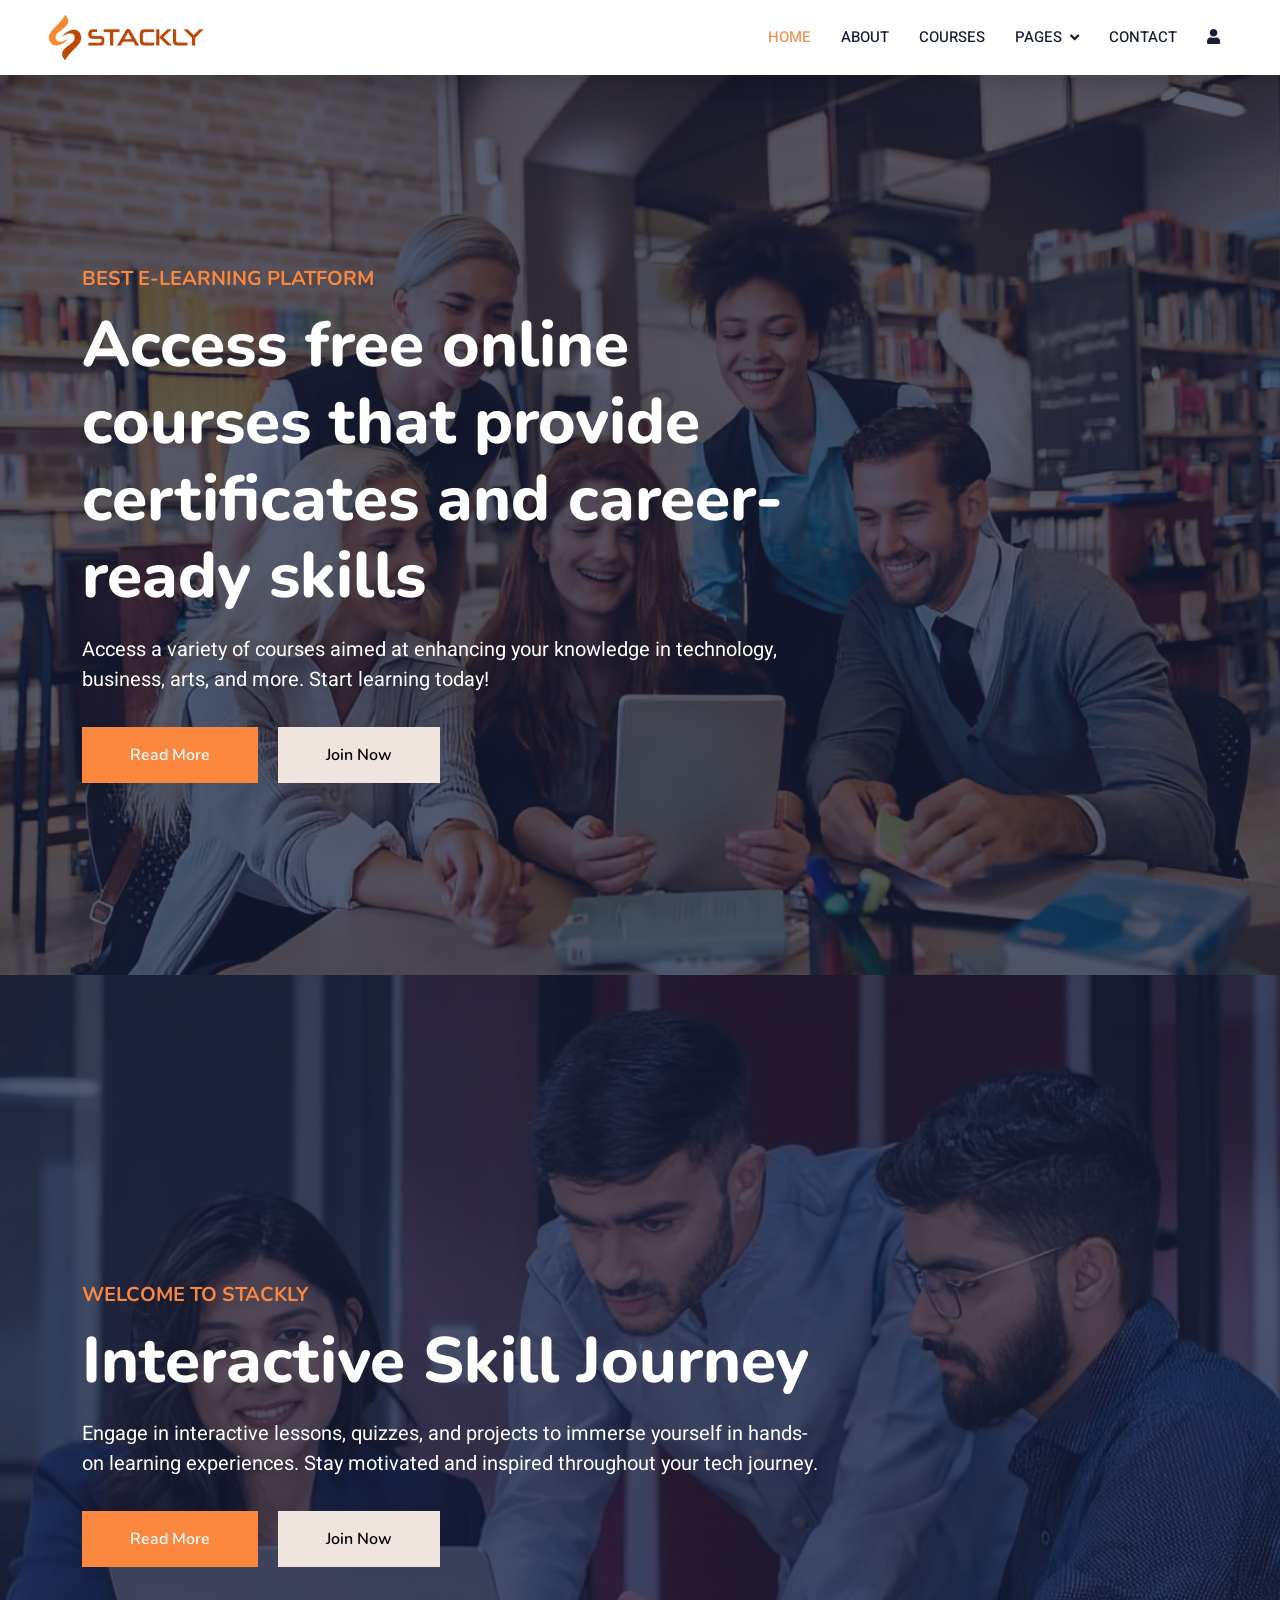
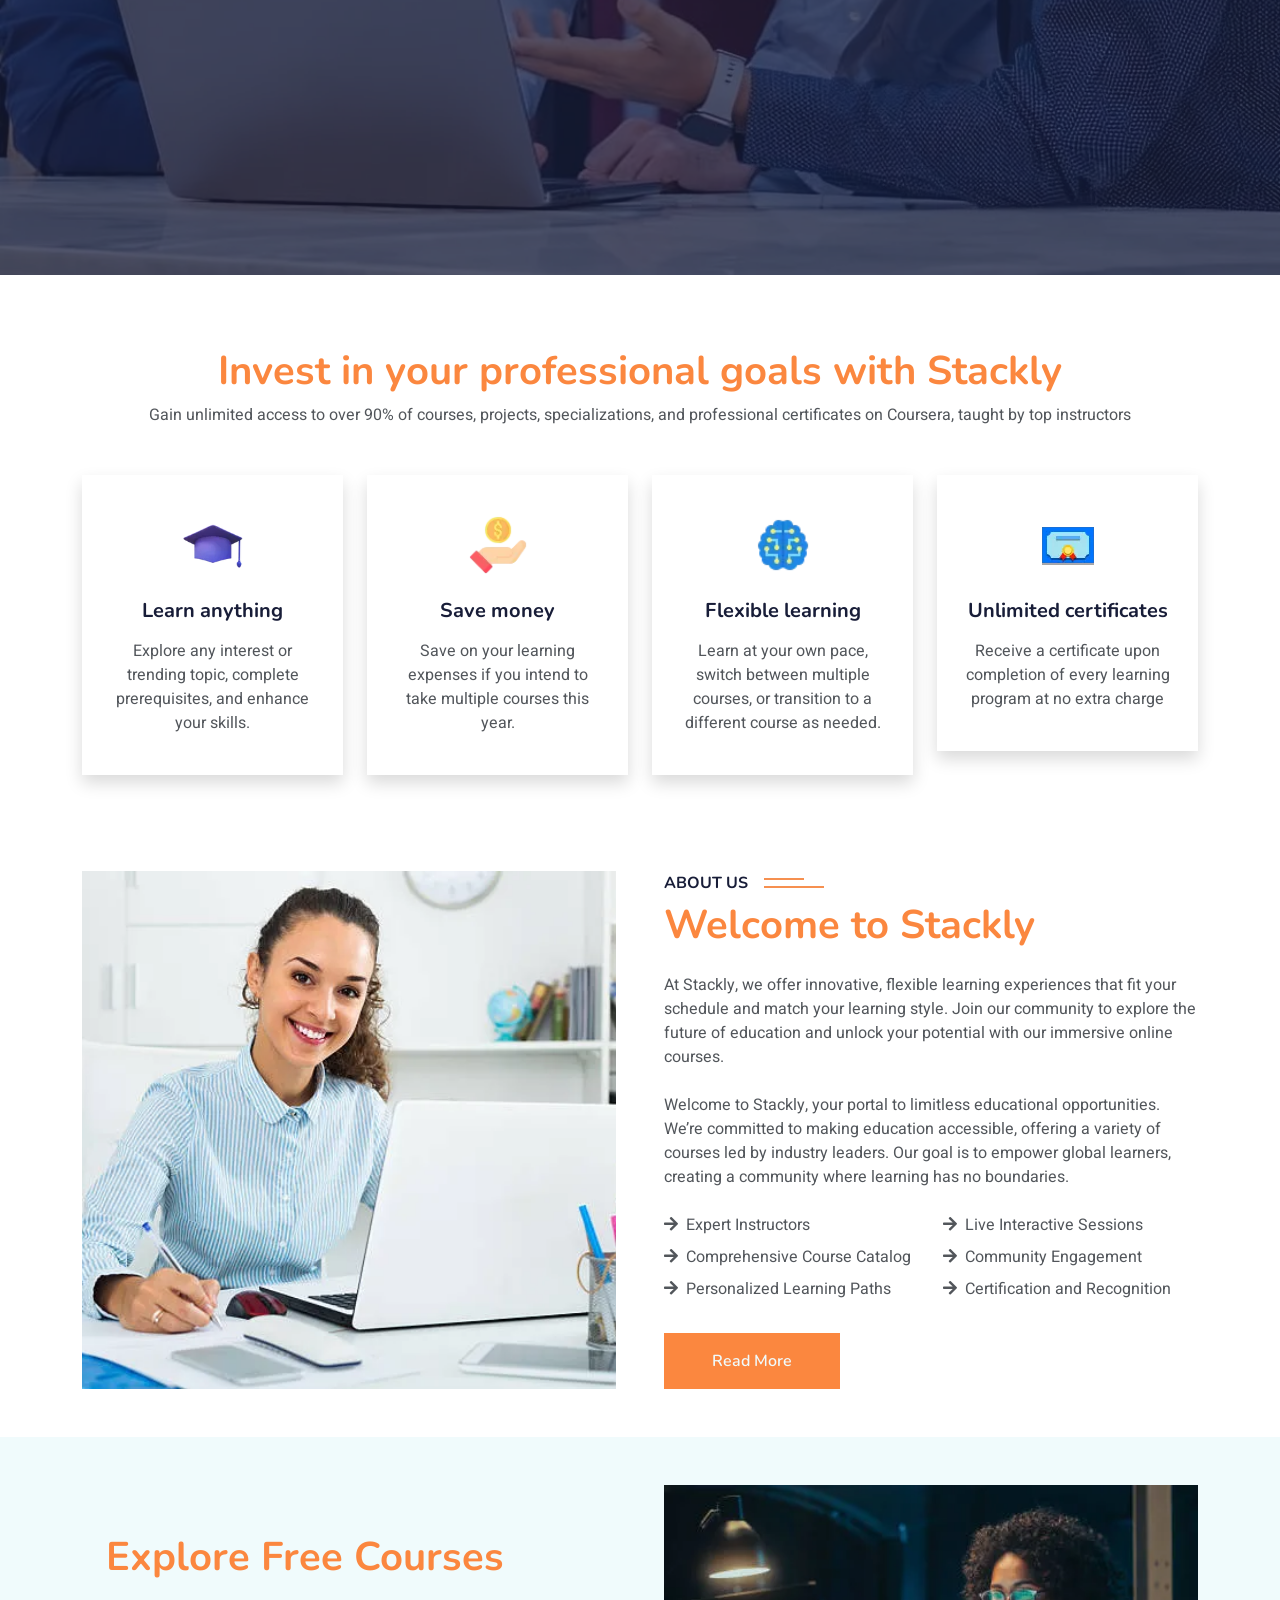
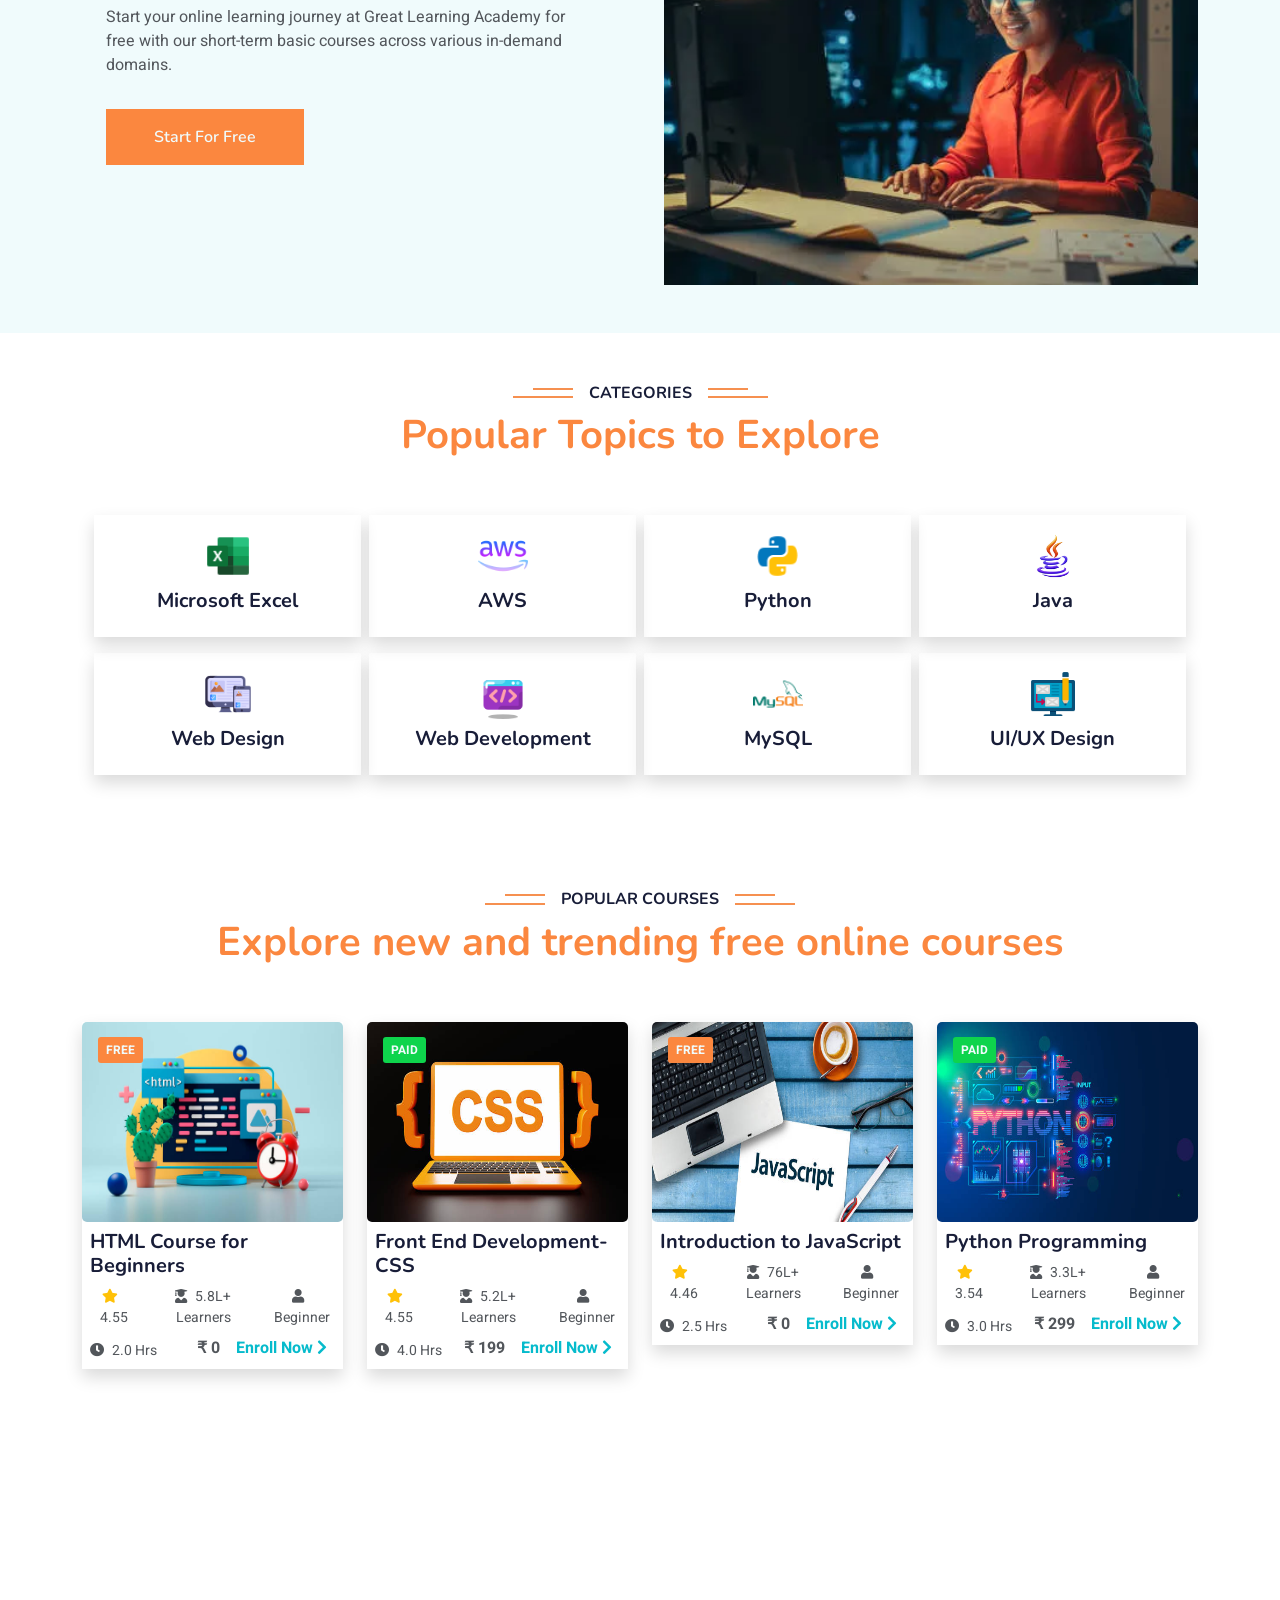
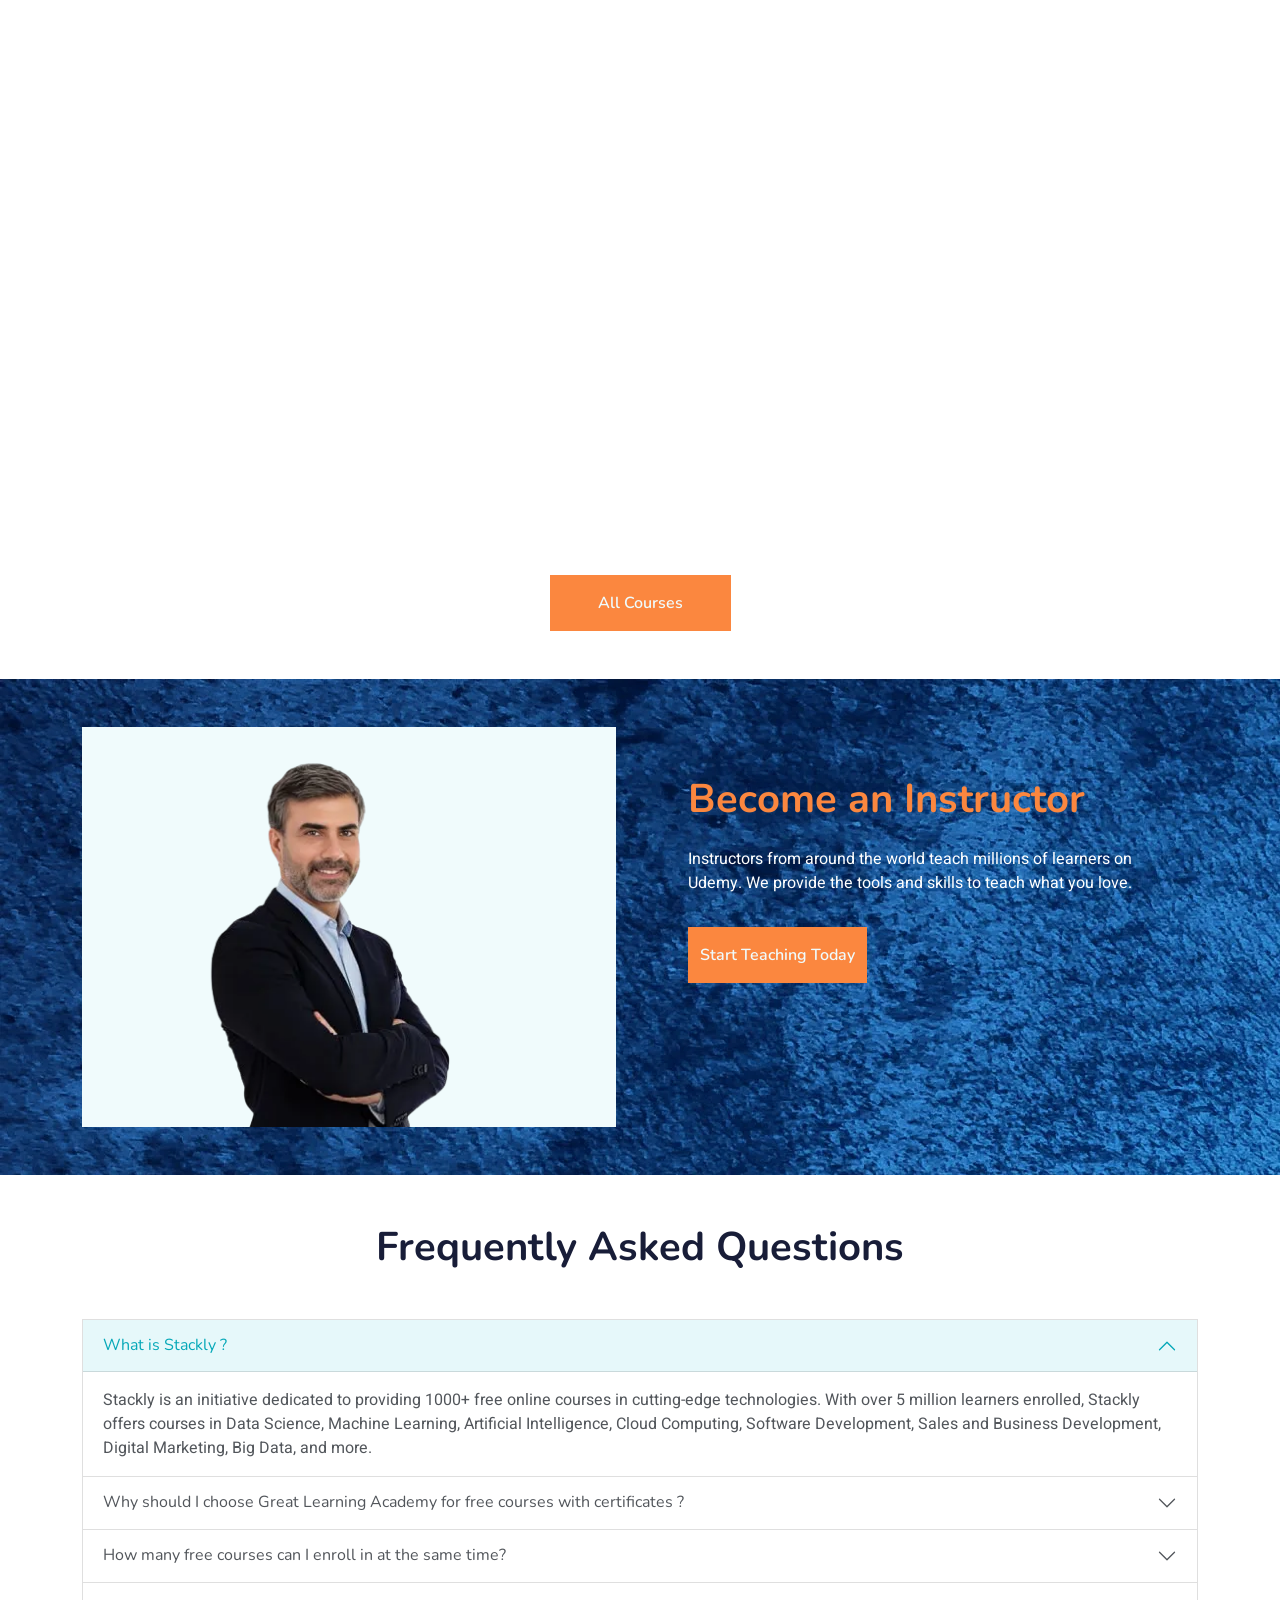
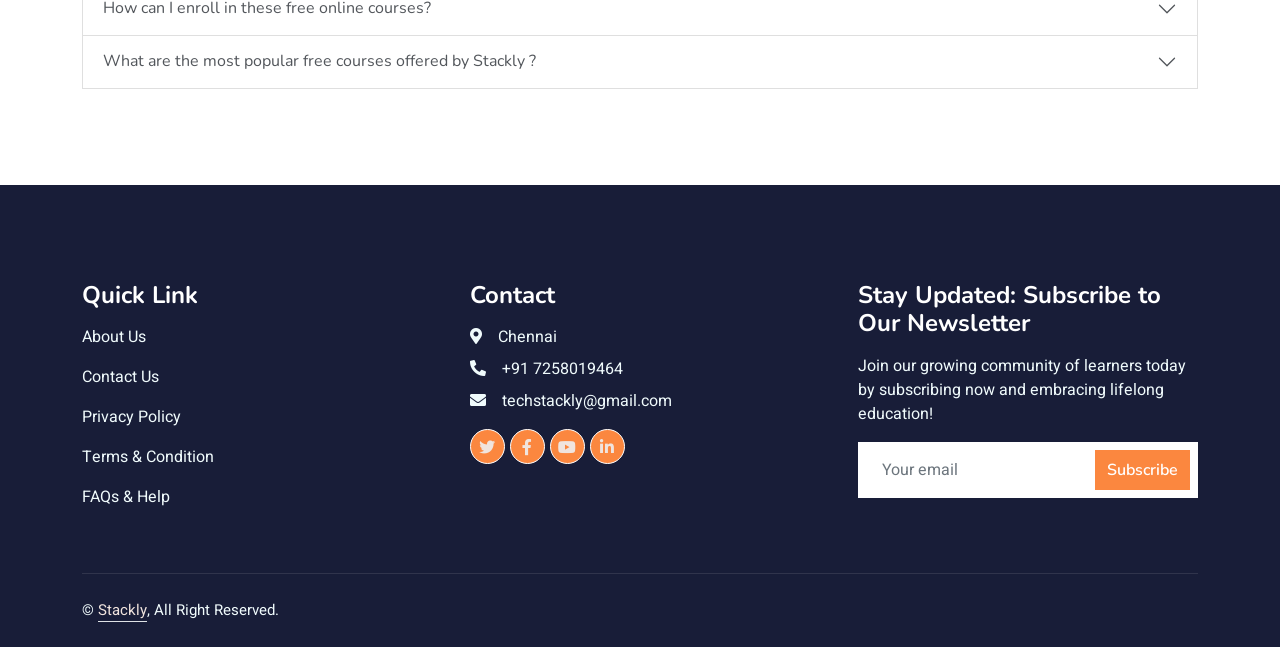
==== commit f3bf9648: "Learning" ====
--- a/index.html
+++ b/index.html
@@ -41,7 +41,7 @@
     <nav class="navbar navbar-expand-lg bg-white navbar-light shadow sticky-top p-0">
         <a href="index.html" class="navbar-brand d-flex align-items-center px-4 px-lg-5">
             <p class="m-0 fw-bold" style="font-size: 25px;">
-                <img src="img/logo.png" alt="Stackly Logo" height="45px" class="me-2">
+                <img src="img/logo.webp" alt="Stackly Logo" height="45px" class="me-2">
             </p>
         </a>
         <button type="button" class="navbar-toggler me-4" data-bs-toggle="collapse" data-bs-target="#navbarCollapse">
@@ -129,7 +129,7 @@
                 <div class="col-lg-3 col-sm-6 wow fadeInUp" data-wow-delay="0.1s">
                     <div class="service-item text-center pt-3 shadow">
                         <div class="p-4">
-                            <img src="img/icon1.png" alt="" width="60px" class="mb-4">
+                            <img src="img/icon1.webp" alt="" width="60px" class="mb-4">
                             <h5 class="mb-3">Learn anything</h5>
                             <p>Explore any interest or trending topic, complete prerequisites, and enhance your skills.</p>
                         </div>
@@ -138,7 +138,7 @@
                 <div class="col-lg-3 col-sm-6 wow fadeInUp" data-wow-delay="0.3s">
                     <div class="service-item text-center pt-3 shadow">
                         <div class="p-4">
-                            <img src="img/icon2.png" alt="" width="60px" class="mb-4">
+                            <img src="img/icon2.webp" alt="" width="60px" class="mb-4">
                             <h5 class="mb-3">Save money</h5>
                             <p>Save on your learning expenses if you intend to take multiple courses this year.</p>
                         </div>
@@ -147,7 +147,7 @@
                 <div class="col-lg-3 col-sm-6 wow fadeInUp" data-wow-delay="0.5s">
                     <div class="service-item text-center pt-3 shadow">
                         <div class="p-4">
-                            <img src="img/icon3.png" alt="" width="60px" class="mb-4">
+                            <img src="img/icon3.webp" alt="" width="60px" class="mb-4">
                             <h5 class="mb-3">Flexible learning</h5>
                             <p>Learn at your own pace, switch between multiple courses, or transition to a different course as needed.
                             </p>
@@ -157,7 +157,7 @@
                 <div class="col-lg-3 col-sm-6 wow fadeInUp" data-wow-delay="0.7s">
                     <div class="service-item text-center pt-3 shadow">
                         <div class="p-4">
-                            <img src="img/icon4.png" alt="" width="60px" class="mb-4">
+                            <img src="img/icon4.webp" alt="" width="60px" class="mb-4">
                             <h5 class="mb-3">Unlimited certificates</h5>
                             <p>Receive a certificate upon completion of every learning program at no extra charge</p>
                         </div>
@@ -824,7 +824,7 @@
                 </div>
                 <div class="col-lg-4 col-md-6">
                     <h4 class="text-white mb-3">Contact</h4>
-                    <p class="mb-2"><i class="fa fa-map-marker-alt me-3"></i>Asansol, West Bengal (713305)</p>
+                    <p class="mb-2"><i class="fa fa-map-marker-alt me-3"></i>Chennai</p>
                     <p class="mb-2"><i class="fa fa-phone-alt me-3"></i>+91 7258019464</p>
                     <p class="mb-2"><i class="fa fa-envelope me-3"></i>techstackly@gmail.com</p>
                     <div class="d-flex pt-2">
@@ -871,6 +871,7 @@
     <script src="lib/owlcarousel/owl.carousel.min.js"></script>
 
     <script src="js/main.js"></script>
+    
 
 </body>
 
